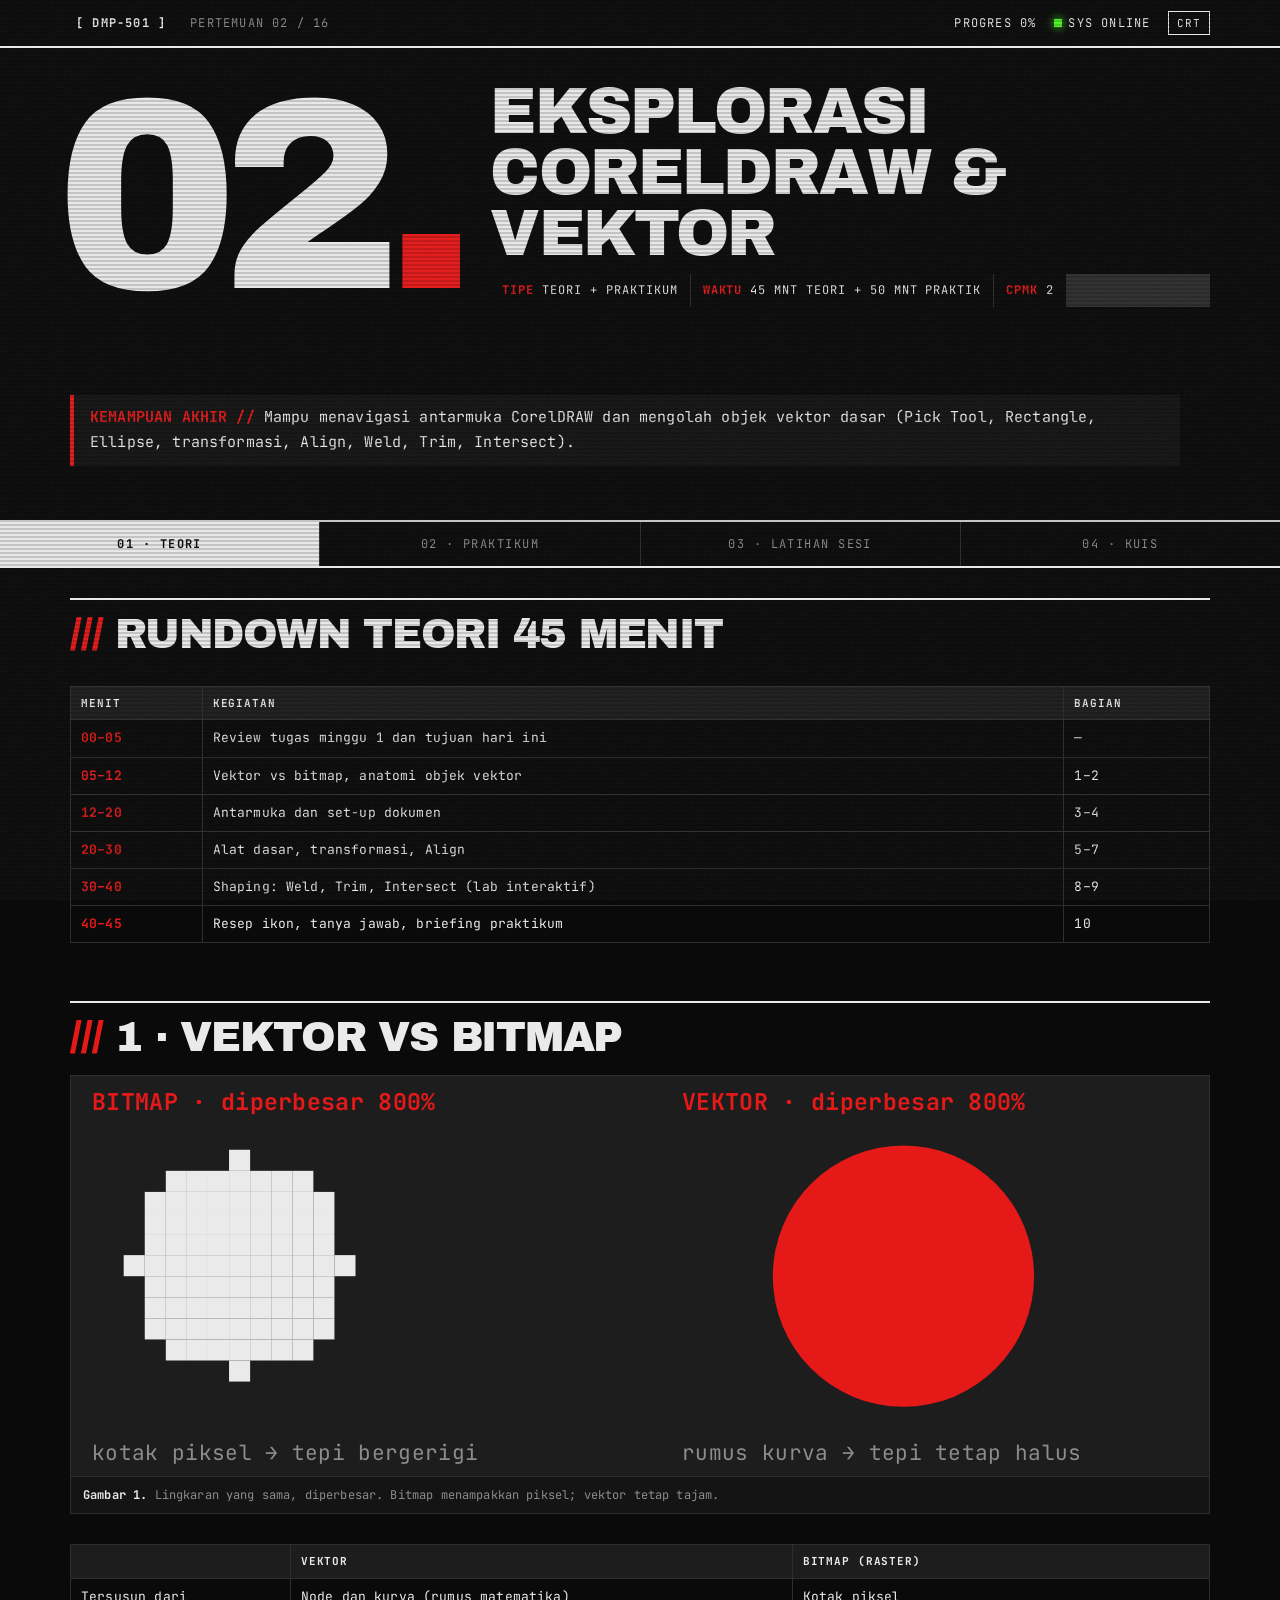
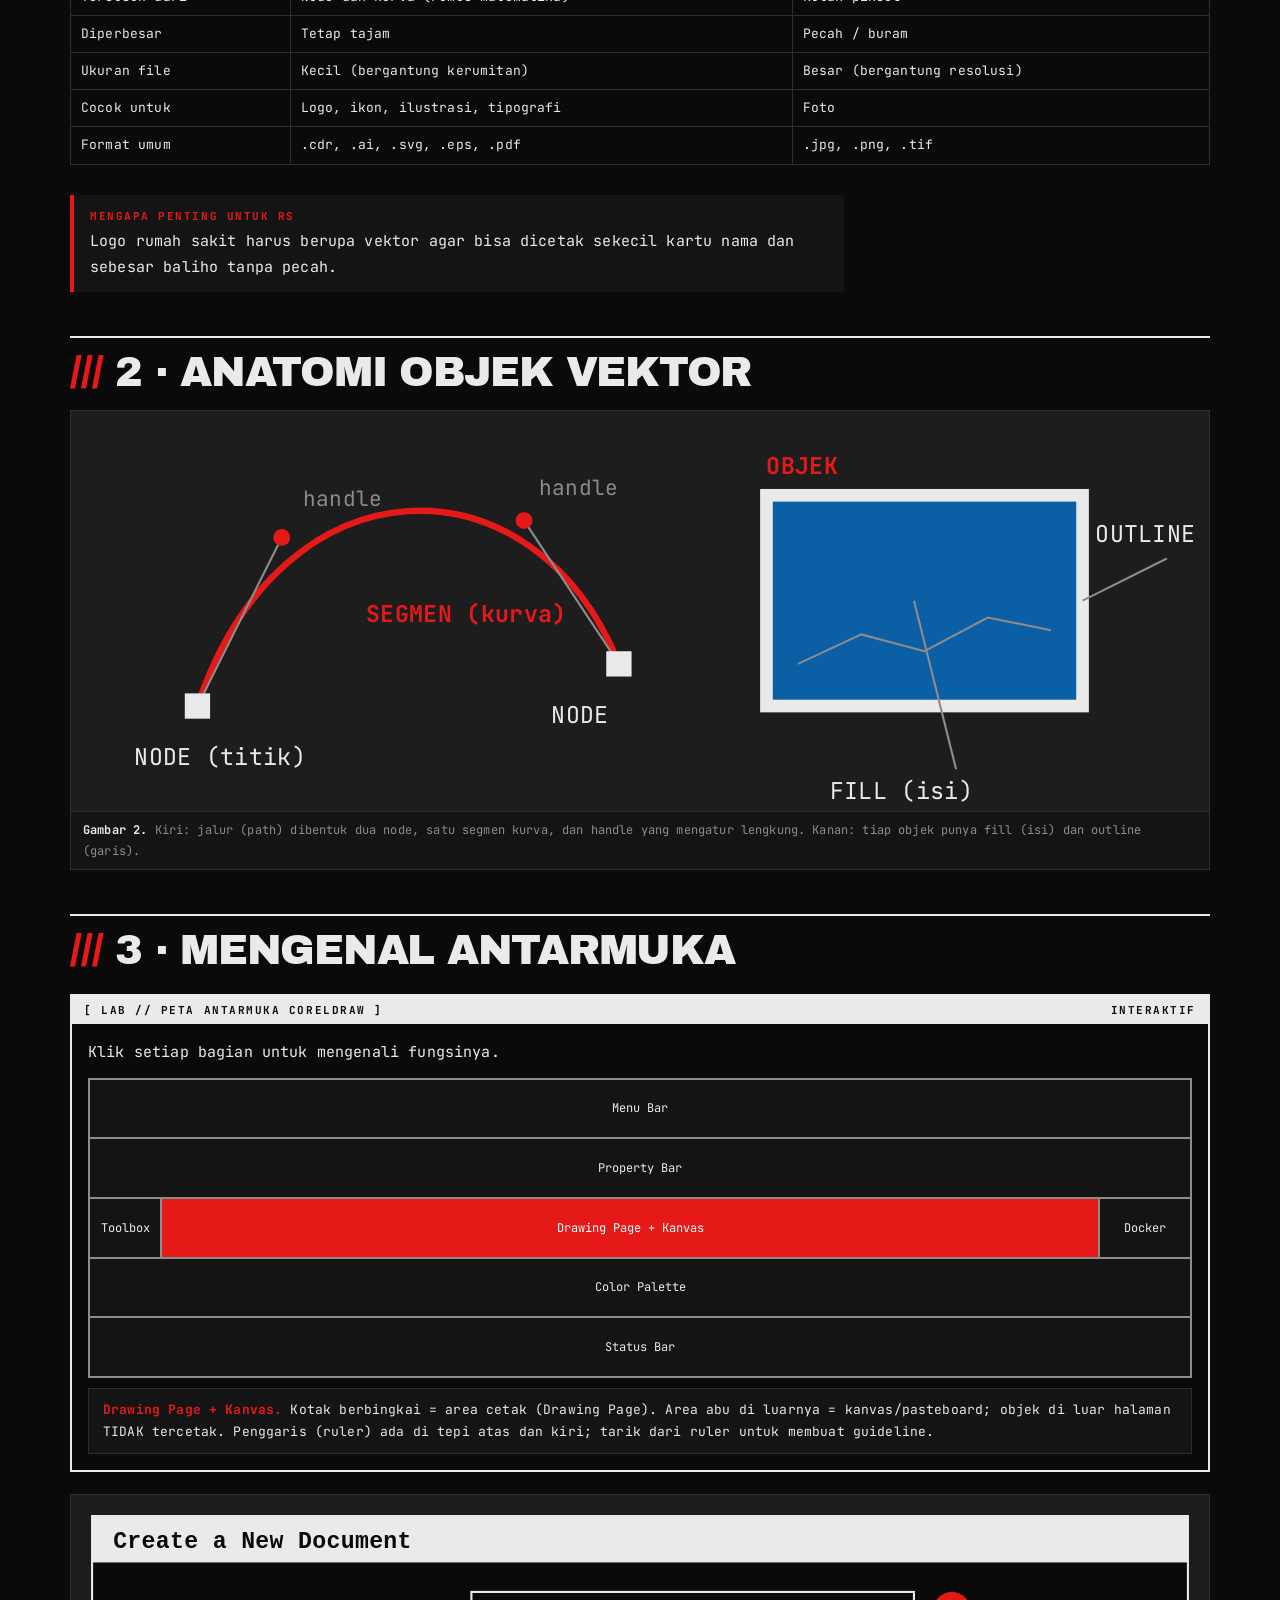
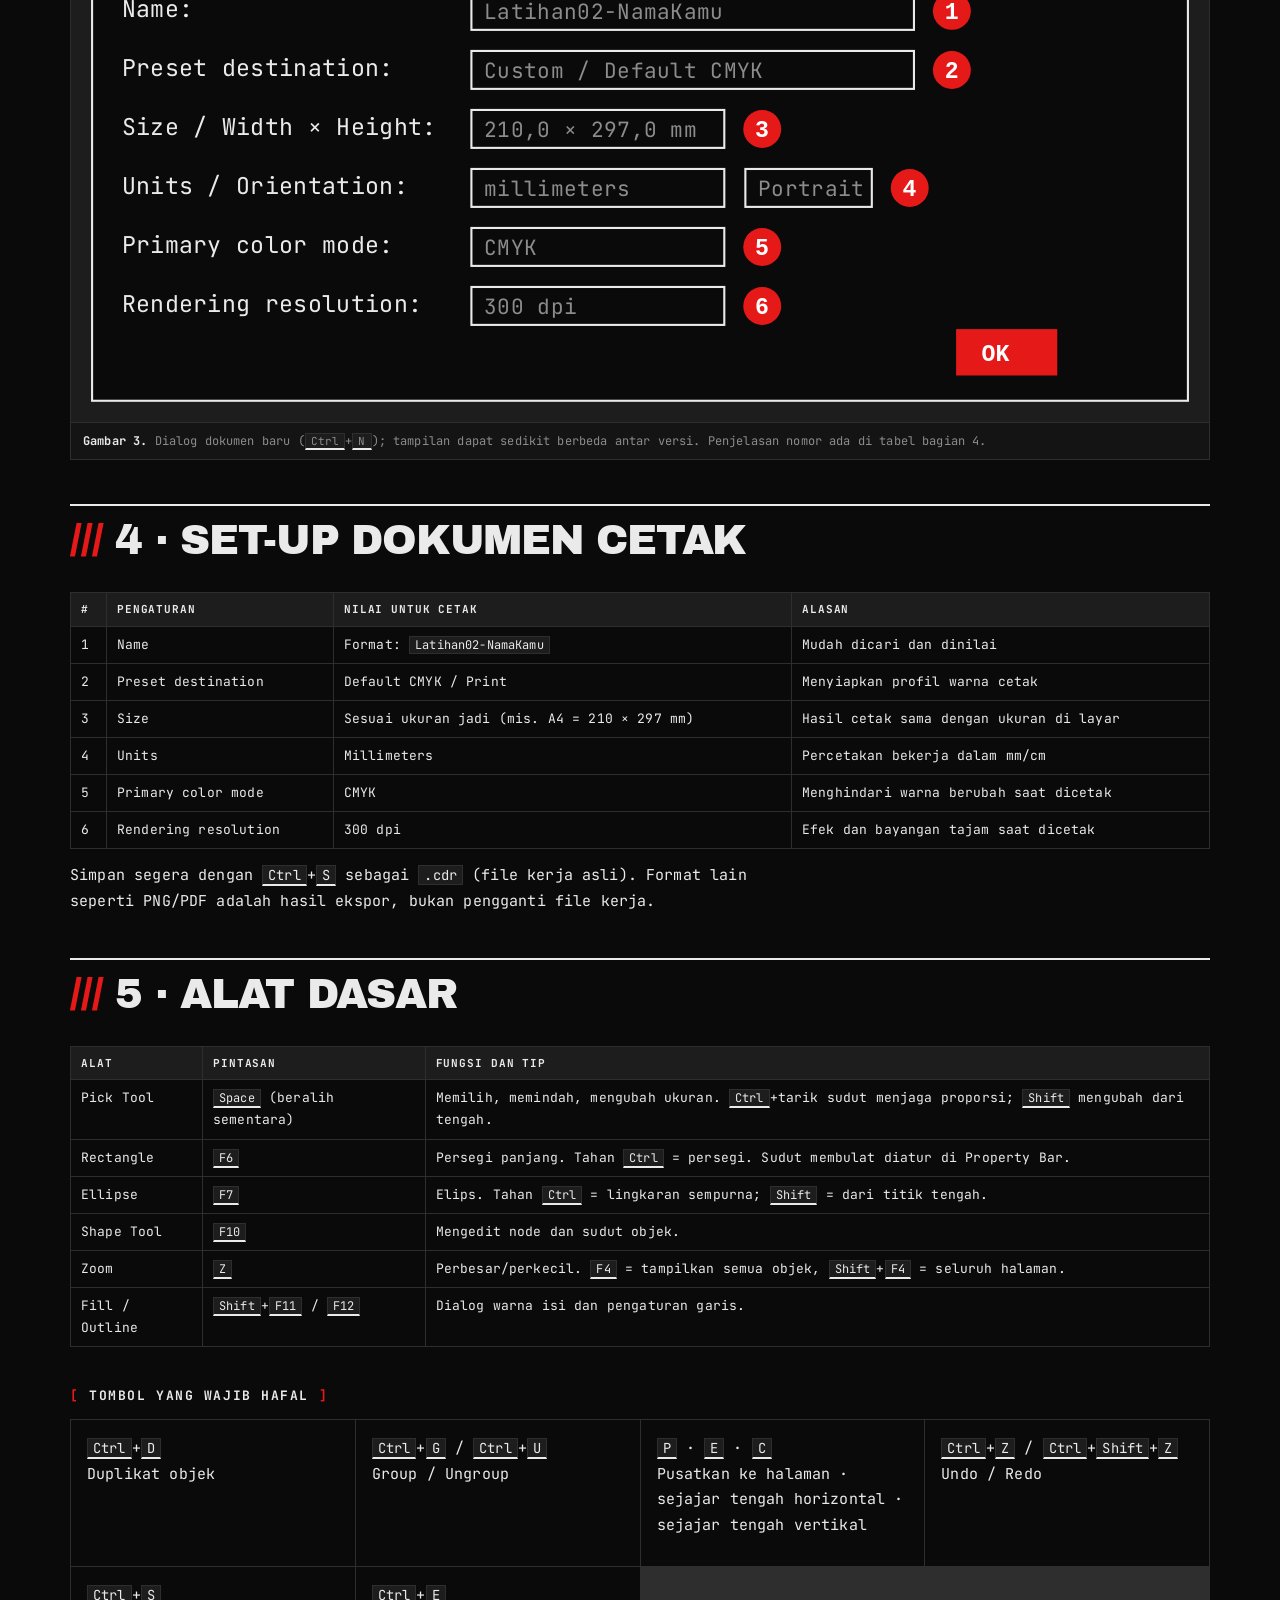
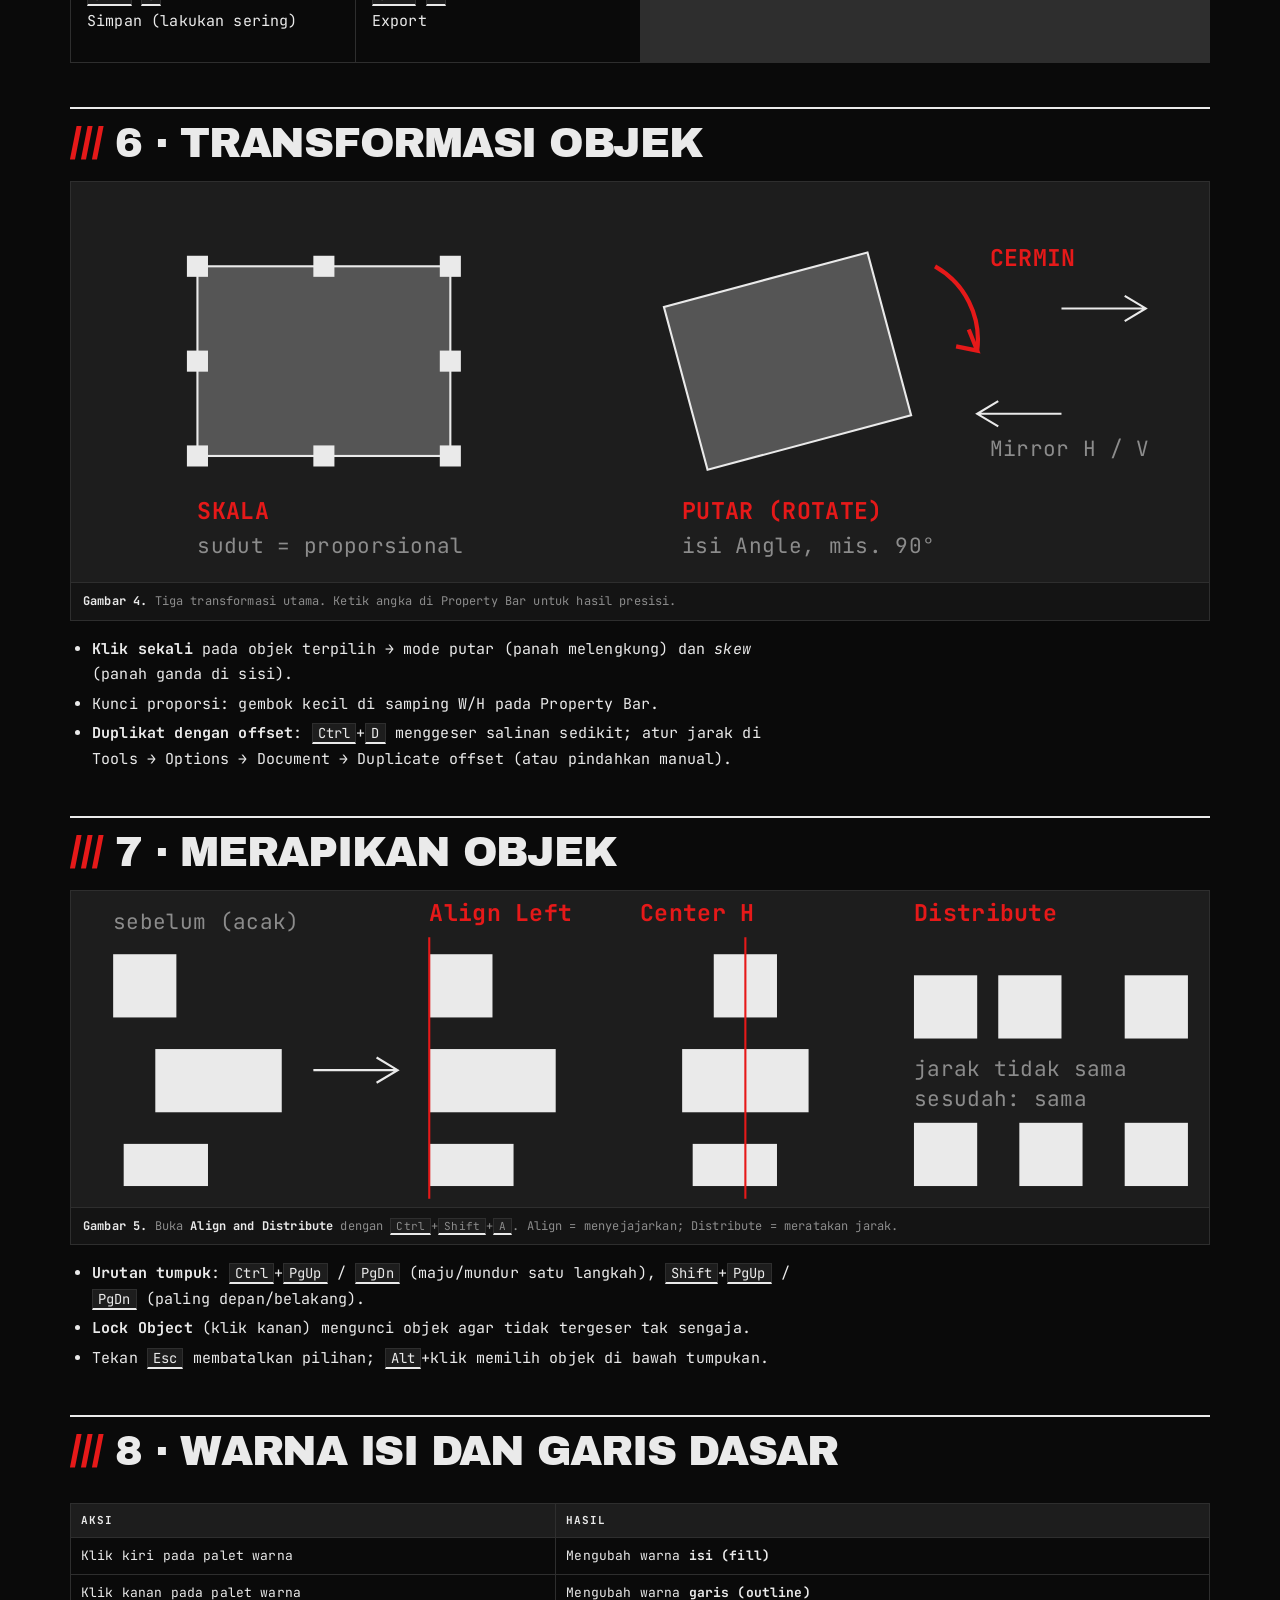
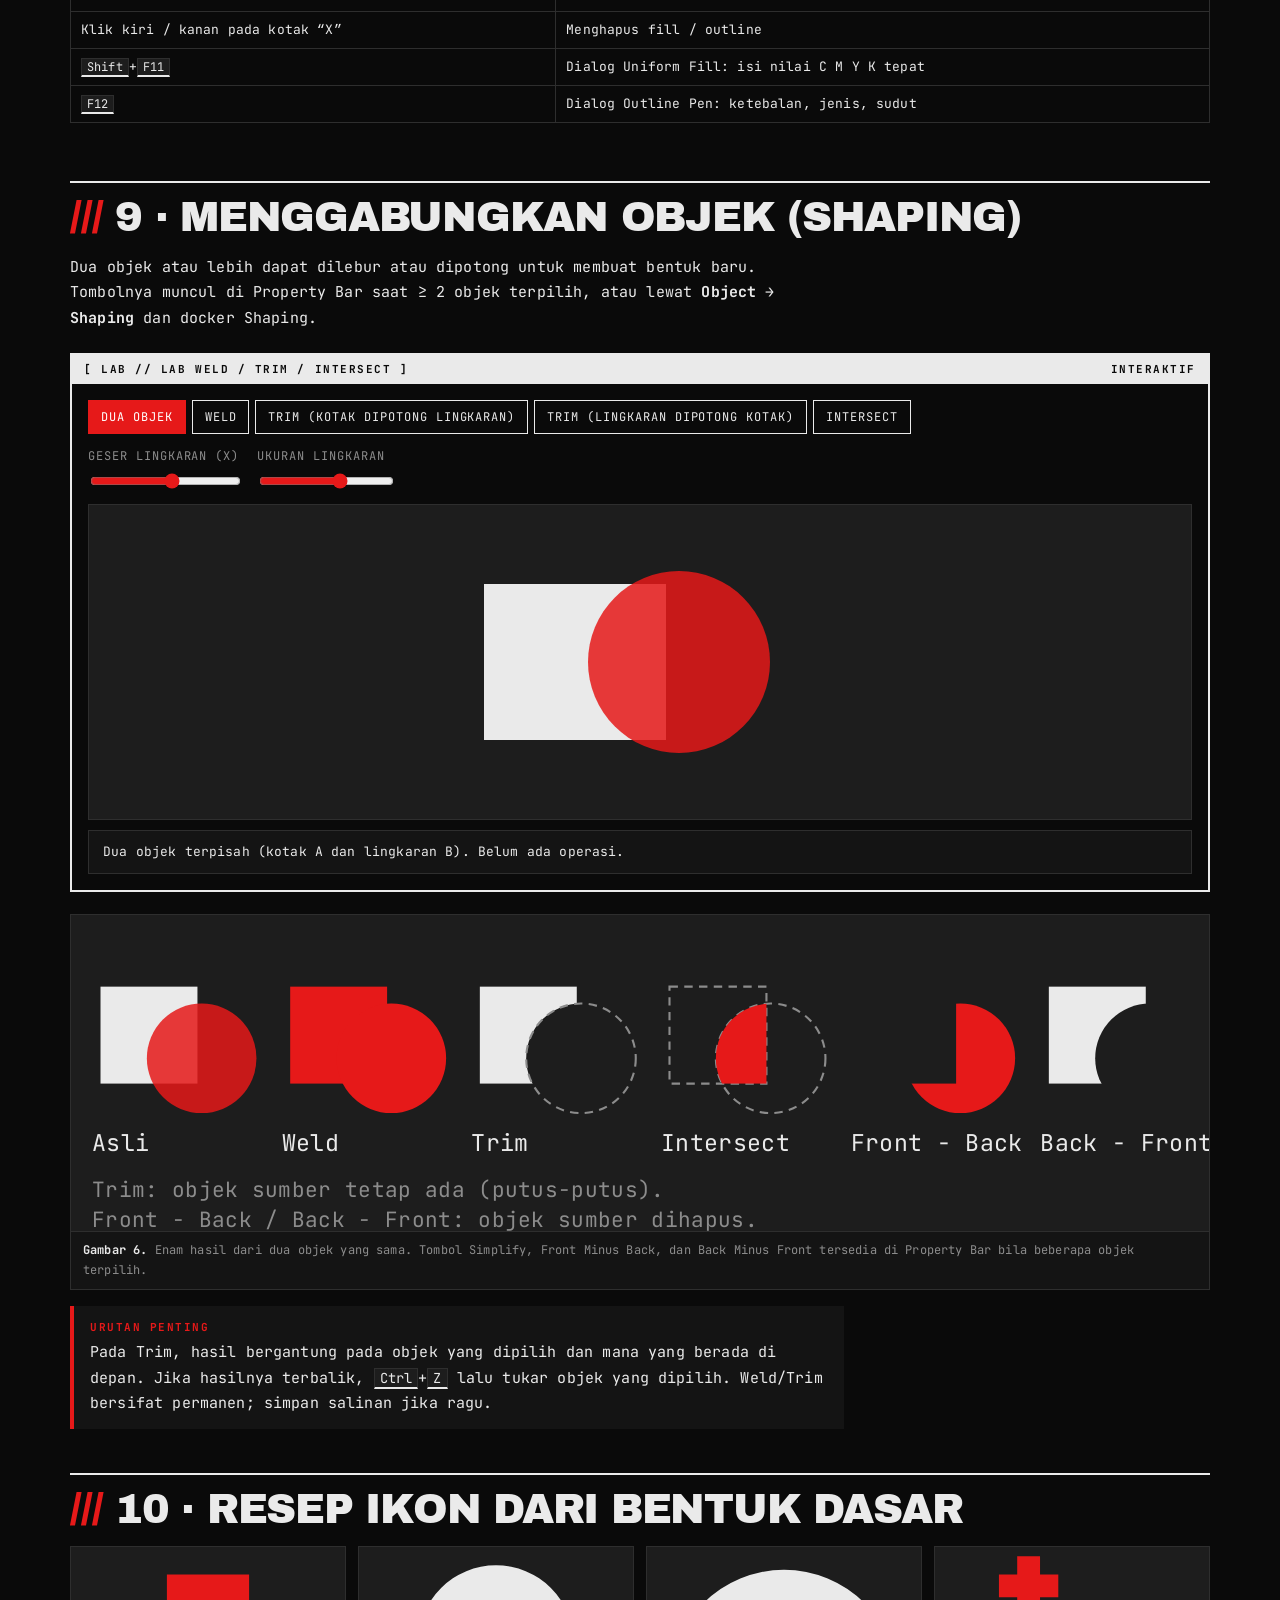
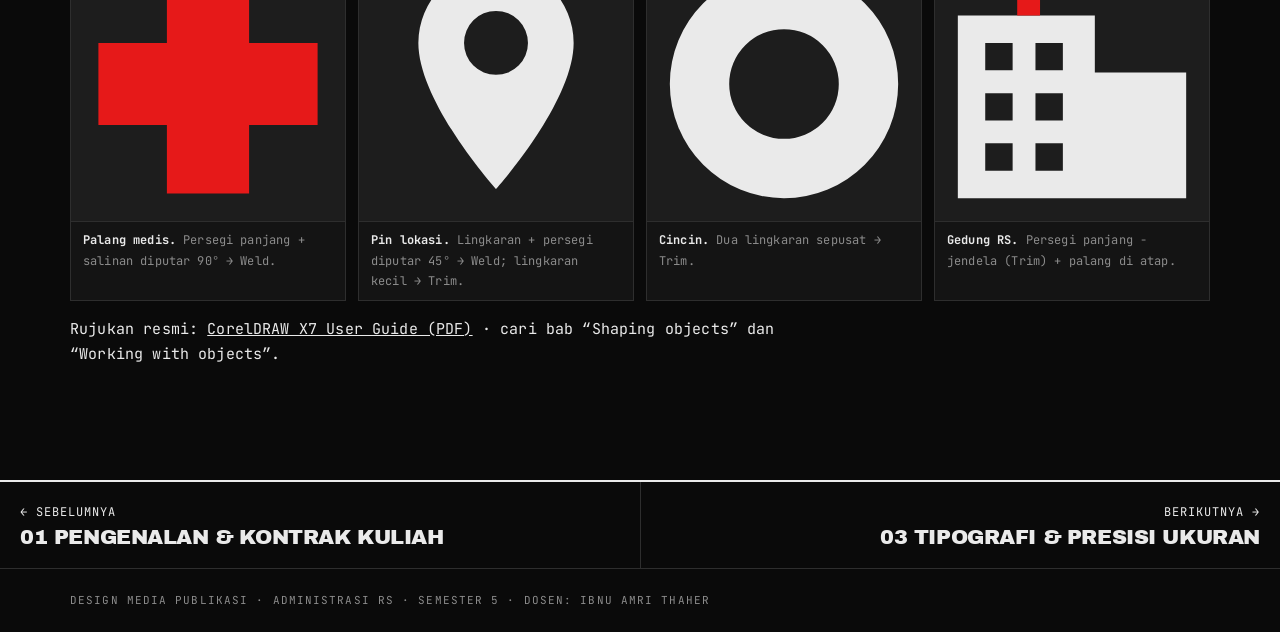
==== pertemuan-02.html @ b2e1004a "first commit" ====
<!doctype html>
<html lang="id">
<head>
<meta charset="utf-8">
<meta name="viewport" content="width=device-width,initial-scale=1">
<title>Pertemuan 02</title>
<link rel="stylesheet" href="assets/style.css">
<script src="assets/app.js" defer></script>
<script src="assets/widgets1.js" defer></script>
<script src="assets/widgets2.js" defer></script>
<script src="assets/widgets3.js" defer></script>
</head>
<body data-week="2" data-cpmk="2" data-goal="Mampu menavigasi antarmuka CorelDRAW dan mengolah objek vektor dasar (Pick Tool, Rectangle, Ellipse, transformasi, Align, Weld, Trim, Intersect).">
<main>

<section data-tab="Teori">
  <h2>Rundown teori 45 menit</h2>
  <div class="tscroll"><table class="agenda">
    <tr><th>Menit</th><th>Kegiatan</th><th>Bagian</th></tr>
    <tr><td>00–05</td><td>Review tugas minggu 1 dan tujuan hari ini</td><td>—</td></tr>
    <tr><td>05–12</td><td>Vektor vs bitmap, anatomi objek vektor</td><td>1–2</td></tr>
    <tr><td>12–20</td><td>Antarmuka dan set-up dokumen</td><td>3–4</td></tr>
    <tr><td>20–30</td><td>Alat dasar, transformasi, Align</td><td>5–7</td></tr>
    <tr><td>30–40</td><td>Shaping: Weld, Trim, Intersect (lab interaktif)</td><td>8–9</td></tr>
    <tr><td>40–45</td><td>Resep ikon, tanya jawab, briefing praktikum</td><td>10</td></tr>
  </table></div>

  <h2>1 · Vektor vs bitmap</h2>
  <figure class="fig"><svg viewBox="0 0 540 190">
    <text x="10" y="16" class="tr">BITMAP · diperbesar 800%</text>
    <g class="fg"><rect x="75" y="35" width="10" height="10"/><rect x="45" y="45" width="10" height="10"/><rect x="55" y="45" width="10" height="10"/><rect x="65" y="45" width="10" height="10"/><rect x="75" y="45" width="10" height="10"/><rect x="85" y="45" width="10" height="10"/><rect x="95" y="45" width="10" height="10"/><rect x="105" y="45" width="10" height="10"/><rect x="35" y="55" width="10" height="10"/><rect x="45" y="55" width="10" height="10"/><rect x="55" y="55" width="10" height="10"/><rect x="65" y="55" width="10" height="10"/><rect x="75" y="55" width="10" height="10"/><rect x="85" y="55" width="10" height="10"/><rect x="95" y="55" width="10" height="10"/><rect x="105" y="55" width="10" height="10"/><rect x="115" y="55" width="10" height="10"/><rect x="35" y="65" width="10" height="10"/><rect x="45" y="65" width="10" height="10"/><rect x="55" y="65" width="10" height="10"/><rect x="65" y="65" width="10" height="10"/><rect x="75" y="65" width="10" height="10"/><rect x="85" y="65" width="10" height="10"/><rect x="95" y="65" width="10" height="10"/><rect x="105" y="65" width="10" height="10"/><rect x="115" y="65" width="10" height="10"/><rect x="35" y="75" width="10" height="10"/><rect x="45" y="75" width="10" height="10"/><rect x="55" y="75" width="10" height="10"/><rect x="65" y="75" width="10" height="10"/><rect x="75" y="75" width="10" height="10"/><rect x="85" y="75" width="10" height="10"/><rect x="95" y="75" width="10" height="10"/><rect x="105" y="75" width="10" height="10"/><rect x="115" y="75" width="10" height="10"/><rect x="25" y="85" width="10" height="10"/><rect x="35" y="85" width="10" height="10"/><rect x="45" y="85" width="10" height="10"/><rect x="55" y="85" width="10" height="10"/><rect x="65" y="85" width="10" height="10"/><rect x="75" y="85" width="10" height="10"/><rect x="85" y="85" width="10" height="10"/><rect x="95" y="85" width="10" height="10"/><rect x="105" y="85" width="10" height="10"/><rect x="115" y="85" width="10" height="10"/><rect x="125" y="85" width="10" height="10"/><rect x="35" y="95" width="10" height="10"/><rect x="45" y="95" width="10" height="10"/><rect x="55" y="95" width="10" height="10"/><rect x="65" y="95" width="10" height="10"/><rect x="75" y="95" width="10" height="10"/><rect x="85" y="95" width="10" height="10"/><rect x="95" y="95" width="10" height="10"/><rect x="105" y="95" width="10" height="10"/><rect x="115" y="95" width="10" height="10"/><rect x="35" y="105" width="10" height="10"/><rect x="45" y="105" width="10" height="10"/><rect x="55" y="105" width="10" height="10"/><rect x="65" y="105" width="10" height="10"/><rect x="75" y="105" width="10" height="10"/><rect x="85" y="105" width="10" height="10"/><rect x="95" y="105" width="10" height="10"/><rect x="105" y="105" width="10" height="10"/><rect x="115" y="105" width="10" height="10"/><rect x="35" y="115" width="10" height="10"/><rect x="45" y="115" width="10" height="10"/><rect x="55" y="115" width="10" height="10"/><rect x="65" y="115" width="10" height="10"/><rect x="75" y="115" width="10" height="10"/><rect x="85" y="115" width="10" height="10"/><rect x="95" y="115" width="10" height="10"/><rect x="105" y="115" width="10" height="10"/><rect x="115" y="115" width="10" height="10"/><rect x="45" y="125" width="10" height="10"/><rect x="55" y="125" width="10" height="10"/><rect x="65" y="125" width="10" height="10"/><rect x="75" y="125" width="10" height="10"/><rect x="85" y="125" width="10" height="10"/><rect x="95" y="125" width="10" height="10"/><rect x="105" y="125" width="10" height="10"/><rect x="75" y="135" width="10" height="10"/></g>
    <text x="290" y="16" class="tr">VEKTOR · diperbesar 800%</text>
    <circle cx="395" cy="95" r="62" class="rd"/>
    <text x="10" y="182" class="tm">kotak piksel → tepi bergerigi</text><text x="290" y="182" class="tm">rumus kurva → tepi tetap halus</text>
  </svg><figcaption><b>Gambar 1.</b> Lingkaran yang sama, diperbesar. Bitmap menampakkan piksel; vektor tetap tajam.</figcaption></figure>
  <div class="tscroll"><table>
    <tr><th></th><th>Vektor</th><th>Bitmap (raster)</th></tr>
    <tr><td>Tersusun dari</td><td>Node dan kurva (rumus matematika)</td><td>Kotak piksel</td></tr>
    <tr><td>Diperbesar</td><td>Tetap tajam</td><td>Pecah / buram</td></tr>
    <tr><td>Ukuran file</td><td>Kecil (bergantung kerumitan)</td><td>Besar (bergantung resolusi)</td></tr>
    <tr><td>Cocok untuk</td><td>Logo, ikon, ilustrasi, tipografi</td><td>Foto</td></tr>
    <tr><td>Format umum</td><td>.cdr, .ai, .svg, .eps, .pdf</td><td>.jpg, .png, .tif</td></tr>
  </table></div>
  <div class="callout"><b class="t">Mengapa penting untuk RS</b>Logo rumah sakit harus berupa vektor agar bisa dicetak sekecil kartu nama dan sebesar baliho tanpa pecah.</div>

  <h2>2 · Anatomi objek vektor</h2>
  <figure class="fig"><svg viewBox="0 0 540 190">
    <path d="M60 140 C 100 20, 220 20, 260 120" class="sr" stroke-width="3"/>
    <line x1="60" y1="140" x2="100" y2="60" class="sd"/><line x1="260" y1="120" x2="215" y2="52" class="sd"/>
    <circle cx="100" cy="60" r="4" class="rd"/><circle cx="215" cy="52" r="4" class="rd"/>
    <rect x="54" y="134" width="12" height="12" class="fg"/><rect x="254" y="114" width="12" height="12" class="fg"/>
    <text x="30" y="168" class="tx">NODE (titik)</text><text x="228" y="148" class="tx">NODE</text>
    <text x="110" y="45" class="tm">handle</text><text x="222" y="40" class="tm">handle</text>
    <text x="140" y="100" class="tr">SEGMEN (kurva)</text>
    <rect x="330" y="40" width="150" height="100" style="fill:#0B5FA5;stroke:#EAEAEA;stroke-width:6"/>
    <text x="330" y="30" class="tr">OBJEK</text>
    <path d="M345 120l30-14 30 8 30-16 30 6" class="sd"/>
    <line x1="480" y1="90" x2="520" y2="70" class="sd"/><text x="486" y="62" class="tx">OUTLINE</text>
    <line x1="400" y1="90" x2="420" y2="170" class="sd"/><text x="360" y="184" class="tx">FILL (isi)</text>
  </svg><figcaption><b>Gambar 2.</b> Kiri: jalur (path) dibentuk dua node, satu segmen kurva, dan handle yang mengatur lengkung. Kanan: tiap objek punya fill (isi) dan outline (garis).</figcaption></figure>

  <h2>3 · Mengenal antarmuka</h2>
  <div class="widget" data-w="corelmap" data-title="PETA ANTARMUKA CORELDRAW"></div>
  <figure class="fig"><svg viewBox="0 0 540 250">
    <rect x="10" y="10" width="520" height="230" class="bk" style="stroke:#EAEAEA"/>
    <rect x="10" y="10" width="520" height="22" class="fg"/><text x="20" y="25" style="font:700 11px monospace;fill:#0A0A0A">Create a New Document</text>
    <g class="tx"><text x="24" y="58">Name:</text><rect x="190" y="46" width="210" height="18" class="sk"/><text x="196" y="59" class="tm">Latihan02-NamaKamu</text>
    <text x="24" y="86">Preset destination:</text><rect x="190" y="74" width="210" height="18" class="sk"/><text x="196" y="87" class="tm">Custom / Default CMYK</text>
    <text x="24" y="114">Size / Width × Height:</text><rect x="190" y="102" width="120" height="18" class="sk"/><text x="196" y="115" class="tm">210,0 × 297,0 mm</text>
    <text x="24" y="142">Units / Orientation:</text><rect x="190" y="130" width="120" height="18" class="sk"/><text x="196" y="143" class="tm">millimeters</text><rect x="320" y="130" width="60" height="18" class="sk"/><text x="326" y="143" class="tm">Portrait</text>
    <text x="24" y="170">Primary color mode:</text><rect x="190" y="158" width="120" height="18" class="sk"/><text x="196" y="171" class="tm">CMYK</text>
    <text x="24" y="198">Rendering resolution:</text><rect x="190" y="186" width="120" height="18" class="sk"/><text x="196" y="199" class="tm">300 dpi</text></g>
    <rect x="420" y="206" width="48" height="22" class="rd"/><text x="432" y="221" style="font:700 11px monospace;fill:#fff">OK</text>
    <g class="rd"><circle cx="418" cy="55" r="9"/><circle cx="418" cy="83" r="9"/><circle cx="328" cy="111" r="9"/><circle cx="398" cy="139" r="9"/><circle cx="328" cy="167" r="9"/><circle cx="328" cy="195" r="9"/></g>
    <g style="font:700 11px monospace;fill:#fff" text-anchor="middle"><text x="418" y="59">1</text><text x="418" y="87">2</text><text x="328" y="115">3</text><text x="398" y="143">4</text><text x="328" y="171">5</text><text x="328" y="199">6</text></g>
  </svg><figcaption><b>Gambar 3.</b> Dialog dokumen baru (<kbd>Ctrl</kbd>+<kbd>N</kbd>); tampilan dapat sedikit berbeda antar versi. Penjelasan nomor ada di tabel bagian 4.</figcaption></figure>

  <h2>4 · Set-up dokumen cetak</h2>
  <div class="tscroll"><table>
    <tr><th>#</th><th>Pengaturan</th><th>Nilai untuk cetak</th><th>Alasan</th></tr>
    <tr><td>1</td><td>Name</td><td>Format: <code>Latihan02-NamaKamu</code></td><td>Mudah dicari dan dinilai</td></tr>
    <tr><td>2</td><td>Preset destination</td><td>Default CMYK / Print</td><td>Menyiapkan profil warna cetak</td></tr>
    <tr><td>3</td><td>Size</td><td>Sesuai ukuran jadi (mis. A4 = 210 × 297 mm)</td><td>Hasil cetak sama dengan ukuran di layar</td></tr>
    <tr><td>4</td><td>Units</td><td>Millimeters</td><td>Percetakan bekerja dalam mm/cm</td></tr>
    <tr><td>5</td><td>Primary color mode</td><td>CMYK</td><td>Menghindari warna berubah saat dicetak</td></tr>
    <tr><td>6</td><td>Rendering resolution</td><td>300 dpi</td><td>Efek dan bayangan tajam saat dicetak</td></tr>
  </table></div>
  <p>Simpan segera dengan <kbd>Ctrl</kbd>+<kbd>S</kbd> sebagai <code>.cdr</code> (file kerja asli). Format lain seperti PNG/PDF adalah hasil ekspor, bukan pengganti file kerja.</p>

  <h2>5 · Alat dasar</h2>
  <div class="tscroll"><table>
    <tr><th>Alat</th><th>Pintasan</th><th>Fungsi dan tip</th></tr>
    <tr><td>Pick Tool</td><td><kbd>Space</kbd> (beralih sementara)</td><td>Memilih, memindah, mengubah ukuran. <kbd>Ctrl</kbd>+tarik sudut menjaga proporsi; <kbd>Shift</kbd> mengubah dari tengah.</td></tr>
    <tr><td>Rectangle</td><td><kbd>F6</kbd></td><td>Persegi panjang. Tahan <kbd>Ctrl</kbd> = persegi. Sudut membulat diatur di Property Bar.</td></tr>
    <tr><td>Ellipse</td><td><kbd>F7</kbd></td><td>Elips. Tahan <kbd>Ctrl</kbd> = lingkaran sempurna; <kbd>Shift</kbd> = dari titik tengah.</td></tr>
    <tr><td>Shape Tool</td><td><kbd>F10</kbd></td><td>Mengedit node dan sudut objek.</td></tr>
    <tr><td>Zoom</td><td><kbd>Z</kbd></td><td>Perbesar/perkecil. <kbd>F4</kbd> = tampilkan semua objek, <kbd>Shift</kbd>+<kbd>F4</kbd> = seluruh halaman.</td></tr>
    <tr><td>Fill / Outline</td><td><kbd>Shift</kbd>+<kbd>F11</kbd> / <kbd>F12</kbd></td><td>Dialog warna isi dan pengaturan garis.</td></tr>
  </table></div>
  <h3>Tombol yang wajib hafal</h3>
  <div class="grid">
    <div><kbd>Ctrl</kbd>+<kbd>D</kbd><p>Duplikat objek</p></div>
    <div><kbd>Ctrl</kbd>+<kbd>G</kbd> / <kbd>Ctrl</kbd>+<kbd>U</kbd><p>Group / Ungroup</p></div>
    <div><kbd>P</kbd> · <kbd>E</kbd> · <kbd>C</kbd><p>Pusatkan ke halaman · sejajar tengah horizontal · sejajar tengah vertikal</p></div>
    <div><kbd>Ctrl</kbd>+<kbd>Z</kbd> / <kbd>Ctrl</kbd>+<kbd>Shift</kbd>+<kbd>Z</kbd><p>Undo / Redo</p></div>
    <div><kbd>Ctrl</kbd>+<kbd>S</kbd><p>Simpan (lakukan sering)</p></div>
    <div><kbd>Ctrl</kbd>+<kbd>E</kbd><p>Export</p></div>
  </div>

  <h2>6 · Transformasi objek</h2>
  <figure class="fig"><svg viewBox="0 0 540 190">
    <rect x="60" y="40" width="120" height="90" style="fill:#555;stroke:#EAEAEA"/>
    <g class="fg"><rect x="55" y="35" width="10" height="10"/><rect x="115" y="35" width="10" height="10"/><rect x="175" y="35" width="10" height="10"/><rect x="55" y="80" width="10" height="10"/><rect x="175" y="80" width="10" height="10"/><rect x="55" y="125" width="10" height="10"/><rect x="115" y="125" width="10" height="10"/><rect x="175" y="125" width="10" height="10"/></g>
    <text x="60" y="160" class="tr">SKALA</text><text x="60" y="176" class="tm">sudut = proporsional</text>
    <rect x="290" y="45" width="100" height="80" style="fill:#555;stroke:#EAEAEA" transform="rotate(-15 340 85)"/>
    <path d="M410 40a40 40 0 0 1 20 40" class="sr" stroke-width="2"/><path d="M426 70l4 10-10-2" class="sr" stroke-width="2"/>
    <text x="290" y="160" class="tr">PUTAR (ROTATE)</text><text x="290" y="176" class="tm">isi Angle, mis. 90°</text>
    <path d="M470 60h40m-10-6l10 6-10 6M470 110h-40m10-6l-10 6 10 6" class="sk"/>
    <text x="436" y="40" class="tr">CERMIN</text><text x="436" y="130" class="tm">Mirror H / V</text>
  </svg><figcaption><b>Gambar 4.</b> Tiga transformasi utama. Ketik angka di Property Bar untuk hasil presisi.</figcaption></figure>
  <ul><li><b>Klik sekali</b> pada objek terpilih → mode putar (panah melengkung) dan <i>skew</i> (panah ganda di sisi).</li><li>Kunci proporsi: gembok kecil di samping W/H pada Property Bar.</li><li><b>Duplikat dengan offset</b>: <kbd>Ctrl</kbd>+<kbd>D</kbd> menggeser salinan sedikit; atur jarak di Tools → Options → Document → Duplicate offset (atau pindahkan manual).</li></ul>

  <h2>7 · Merapikan objek</h2>
  <figure class="fig"><svg viewBox="0 0 540 150">
    <g class="fg"><rect x="20" y="30" width="30" height="30"/><rect x="40" y="75" width="60" height="30"/><rect x="25" y="120" width="40" height="20"/></g><text x="20" y="18" class="tm">sebelum (acak)</text>
    <path d="M115 85h40m-10-6l10 6-10 6" class="sk"/>
    <g class="fg"><rect x="170" y="30" width="30" height="30"/><rect x="170" y="75" width="60" height="30"/><rect x="170" y="120" width="40" height="20"/></g><line x1="170" y1="22" x2="170" y2="146" class="sr"/><text x="170" y="14" class="tr">Align Left</text>
    <g class="fg"><rect x="305" y="30" width="30" height="30"/><rect x="290" y="75" width="60" height="30"/><rect x="295" y="120" width="40" height="20"/></g><line x1="320" y1="22" x2="320" y2="146" class="sr"/><text x="270" y="14" class="tr">Center H</text>
    <g class="fg"><rect x="400" y="40" width="30" height="30"/><rect x="440" y="40" width="30" height="30"/><rect x="500" y="40" width="30" height="30"/></g><text x="400" y="14" class="tr">Distribute</text><text x="400" y="88" class="tm">jarak tidak sama</text>
    <g class="fg"><rect x="400" y="110" width="30" height="30"/><rect x="450" y="110" width="30" height="30"/><rect x="500" y="110" width="30" height="30"/></g><text x="400" y="102" class="tm">sesudah: sama</text>
  </svg><figcaption><b>Gambar 5.</b> Buka <b>Align and Distribute</b> dengan <kbd>Ctrl</kbd>+<kbd>Shift</kbd>+<kbd>A</kbd>. Align = menyejajarkan; Distribute = meratakan jarak.</figcaption></figure>
  <ul><li><b>Urutan tumpuk</b>: <kbd>Ctrl</kbd>+<kbd>PgUp</kbd> / <kbd>PgDn</kbd> (maju/mundur satu langkah), <kbd>Shift</kbd>+<kbd>PgUp</kbd> / <kbd>PgDn</kbd> (paling depan/belakang).</li><li><b>Lock Object</b> (klik kanan) mengunci objek agar tidak tergeser tak sengaja.</li><li>Tekan <kbd>Esc</kbd> membatalkan pilihan; <kbd>Alt</kbd>+klik memilih objek di bawah tumpukan.</li></ul>

  <h2>8 · Warna isi dan garis dasar</h2>
  <div class="tscroll"><table>
    <tr><th>Aksi</th><th>Hasil</th></tr>
    <tr><td>Klik kiri pada palet warna</td><td>Mengubah warna <b>isi (fill)</b></td></tr>
    <tr><td>Klik kanan pada palet warna</td><td>Mengubah warna <b>garis (outline)</b></td></tr>
    <tr><td>Klik kiri / kanan pada kotak “X”</td><td>Menghapus fill / outline</td></tr>
    <tr><td><kbd>Shift</kbd>+<kbd>F11</kbd></td><td>Dialog Uniform Fill: isi nilai C M Y K tepat</td></tr>
    <tr><td><kbd>F12</kbd></td><td>Dialog Outline Pen: ketebalan, jenis, sudut</td></tr>
  </table></div>

  <h2>9 · Menggabungkan objek (Shaping)</h2>
  <p>Dua objek atau lebih dapat dilebur atau dipotong untuk membuat bentuk baru. Tombolnya muncul di Property Bar saat ≥ 2 objek terpilih, atau lewat <b>Object → Shaping</b> dan docker Shaping.</p>
  <div class="widget" data-w="shapelab" data-title="LAB WELD / TRIM / INTERSECT"></div>
  <figure class="fig"><svg viewBox="0 0 540 150">
    <defs>
      <mask id="mA"><rect x="-10" y="-10" width="120" height="110" fill="#fff"/><circle cx="62" cy="48" r="26" fill="#000"/></mask>
      <mask id="mB"><rect x="-10" y="-10" width="120" height="110" fill="#fff"/><rect x="14" y="14" width="46" height="46" fill="#000"/></mask>
      <clipPath id="cB"><circle cx="62" cy="48" r="26"/></clipPath>
    </defs>
    <g transform="translate(0 20)"><rect x="14" y="14" width="46" height="46" class="fg"/><circle cx="62" cy="48" r="26" class="rd" style="fill-opacity:.85"/><text x="10" y="92" class="tx">Asli</text></g>
    <g transform="translate(90 20)"><rect x="14" y="14" width="46" height="46" class="rd"/><circle cx="62" cy="48" r="26" class="rd"/><text x="10" y="92" class="tx">Weld</text></g>
    <g transform="translate(180 20)"><rect x="14" y="14" width="46" height="46" class="fg" mask="url(#mA)"/><circle cx="62" cy="48" r="26" class="sd" stroke-dasharray="4 3"/><text x="10" y="92" class="tx">Trim</text></g>
    <g transform="translate(270 20)"><rect x="14" y="14" width="46" height="46" class="sd" stroke-dasharray="4 3"/><circle cx="62" cy="48" r="26" class="sd" stroke-dasharray="4 3"/><rect x="14" y="14" width="46" height="46" class="rd" clip-path="url(#cB)"/><text x="10" y="92" class="tx">Intersect</text></g>
    <g transform="translate(360 20)"><circle cx="62" cy="48" r="26" class="rd" mask="url(#mB)"/><text x="10" y="92" class="tx">Front − Back</text></g>
    <g transform="translate(450 20)"><rect x="14" y="14" width="46" height="46" class="fg" mask="url(#mA)"/><text x="10" y="92" class="tx">Back − Front</text></g>
    <text x="10" y="134" class="tm">Trim: objek sumber tetap ada (putus-putus).</text><text x="10" y="148" class="tm">Front − Back / Back − Front: objek sumber dihapus.</text>
  </svg><figcaption><b>Gambar 6.</b> Enam hasil dari dua objek yang sama. Tombol Simplify, Front Minus Back, dan Back Minus Front tersedia di Property Bar bila beberapa objek terpilih.</figcaption></figure>
  <div class="callout"><b class="t">Urutan penting</b>Pada Trim, hasil bergantung pada objek yang dipilih dan mana yang berada di depan. Jika hasilnya terbalik, <kbd>Ctrl</kbd>+<kbd>Z</kbd> lalu tukar objek yang dipilih. Weld/Trim bersifat permanen; simpan salinan jika ragu.</div>

  <h2>10 · Resep ikon dari bentuk dasar</h2>
  <div class="figs">
    <figure class="fig"><svg viewBox="0 0 120 120"><path d="M42 12h36v30h30v36H78v30H42V78H12V42h30z" class="rd"/></svg><figcaption><b>Palang medis.</b> Persegi panjang + salinan diputar 90° → Weld.</figcaption></figure>
    <figure class="fig"><svg viewBox="0 0 120 120"><path fill-rule="evenodd" d="M60 8a34 34 0 0 0-34 34c0 26 34 64 34 64s34-38 34-64A34 34 0 0 0 60 8zm0 20a14 14 0 1 1 0 28 14 14 0 0 1 0-28z" class="fg"/></svg><figcaption><b>Pin lokasi.</b> Lingkaran + persegi diputar 45° → Weld; lingkaran kecil → Trim.</figcaption></figure>
    <figure class="fig"><svg viewBox="0 0 120 120"><path fill-rule="evenodd" d="M60 10a50 50 0 1 0 0 100 50 50 0 0 0 0-100zm0 26a24 24 0 1 1 0 48 24 24 0 0 1 0-48z" class="fg"/></svg><figcaption><b>Cincin.</b> Dua lingkaran sepusat → Trim.</figcaption></figure>
    <figure class="fig"><svg viewBox="0 0 120 120"><path fill-rule="evenodd" d="M10 110V30h60v80zm0 0M70 110V55h40v55zM22 42h12v12H22zm22 0h12v12H44zM22 64h12v12H22zm22 0h12v12H44zM22 86h12v12H22zm22 0h12v12H44z" class="fg"/><path d="M36 4h10v8h8v10h-8v8H36v-8h-8V12h8z" class="rd"/></svg><figcaption><b>Gedung RS.</b> Persegi panjang − jendela (Trim) + palang di atap.</figcaption></figure>
  </div>
  <p class="refs">Rujukan resmi: <a href="https://product.corel.com/help/CorelDRAW/540229932/Main/EN/User-Guide/CorelDRAW-X7.pdf" target="_blank" rel="noopener">CorelDRAW X7 User Guide (PDF)</a> · cari bab “Shaping objects” dan “Working with objects”.</p>
</section>

<section data-tab="Praktikum">
  <h2>Rundown praktikum 50 menit</h2>
  <div class="tscroll"><table class="agenda">
    <tr><th>Menit</th><th>Kegiatan</th><th>Hasil yang diperiksa dosen</th></tr>
    <tr><td>00–08</td><td>A · Set-up dokumen</td><td>Dialog & penggaris benar</td></tr>
    <tr><td>08–20</td><td>B · Ikon palang medis</td><td>Satu objek merah 60×60 mm di tengah</td></tr>
    <tr><td>20–32</td><td>C · Pin lokasi dan cincin</td><td>Pin berlubang rapi</td></tr>
    <tr><td>32–45</td><td>D · Gedung RS</td><td>Jendela sejajar dan merata</td></tr>
    <tr><td>45–50</td><td>E · Simpan dan ekspor</td><td>File .cdr dan PNG terkumpul</td></tr>
  </table></div>
  <div class="callout"><b class="t">Aturan lab</b>Simpan setiap 5 menit. Menu dapat berbeda sedikit antar versi CorelDRAW. Centang tiap langkah setelah selesai; progresmu tersimpan di browser ini.</div>

  <h2>A · Set-up dokumen cetak</h2>
  <ol class="steps">
    <li>Jalankan CorelDRAW → <b>File → New</b> (<kbd>Ctrl</kbd>+<kbd>N</kbd>).</li>
    <li>Isi <b>Name</b>: <code>Latihan02-NamaKamu</code>. Pilih <b>Primary color mode: CMYK</b>, <b>Rendering resolution: 300 dpi</b>.</li>
    <li>Atur <b>Width 210 mm, Height 297 mm (A4)</b>, satuan <b>millimeters</b>. Klik OK.</li>
    <li>Simpan segera: <kbd>Ctrl</kbd>+<kbd>S</kbd> sebagai <code>.cdr</code>.</li>
    <li>Munculkan penggaris: <b>View → Rulers</b>. Pastikan satuan di Property Bar adalah <code>mm</code>.</li>
  </ol>
  <div class="callout w"><b class="t">Checkpoint A</b>Property Bar menampilkan 210 × 297 mm, penggaris tampil, nama file benar. Panggil dosen bila belum.</div>

  <h2>B · Ikon palang medis</h2>
  <figure class="fig"><svg viewBox="0 0 640 150">
    <g transform="translate(0 0)"><text x="10" y="16" class="tr">B1 · F6</text><rect x="25" y="50" width="100" height="34" class="fg"/><text x="25" y="108" class="tm">W 60 mm · H 20 mm</text><text x="25" y="124" class="tm">Ketik di Property Bar</text></g>
    <g transform="translate(160 0)"><text x="10" y="16" class="tr">B2 · Ctrl+D, putar</text><rect x="20" y="58" width="100" height="34" class="fg"/><rect x="53" y="25" width="34" height="100" class="dm" style="fill-opacity:.8"/><text x="20" y="140" class="tm">Angle of rotation = 90</text></g>
    <g transform="translate(320 0)"><text x="10" y="16" class="tr">B3 · Weld</text><path d="M53 25h34v33h33v34H87v33H53V92H20V58h33z" class="rd"/><text x="20" y="140" class="tm">menjadi satu objek</text></g>
    <g transform="translate(480 0)"><text x="10" y="16" class="tr">B4 · Tekan P</text><rect x="18" y="30" width="110" height="100" class="sk"/><path d="M60 55h26v22h22v26H86v22H60v-22H38V77h22z" class="rd" transform="translate(-4 -6) scale(.95)"/><text x="18" y="144" class="tm">di tengah halaman</text></g>
  </svg><figcaption><b>Gambar 7.</b> Empat tahap membuat palang medis.</figcaption></figure>
  <ol class="steps">
    <li>Tekan <kbd>F6</kbd>, gambar persegi panjang di halaman.</li>
    <li>Pick Tool: ketik di Property Bar <b>W = 60 mm, H = 20 mm</b>, Enter.</li>
    <li>Tekan <kbd>P</kbd> untuk memusatkan ke halaman.</li>
    <li><kbd>Ctrl</kbd>+<kbd>D</kbd> menduplikat, lalu isi <b>Angle of rotation = 90</b> di Property Bar. Tekan <kbd>P</kbd> lagi bila bergeser.</li>
    <li>Pilih keduanya (<kbd>Ctrl</kbd>+<kbd>A</kbd>) → klik tombol <b>Weld</b> di Property Bar.</li>
    <li>Isi warna merah (C0 M100 Y100 K0 lewat <kbd>Shift</kbd>+<kbd>F11</kbd>). Klik kanan <b>X</b> pada palet untuk menghapus outline.</li>
  </ol>
  <div class="callout w"><b class="t">Checkpoint B</b>Satu objek (bukan dua) berbentuk palang, status bar menampilkan “Curve on Layer 1”, ukuran 60 × 60 mm, posisi tengah.</div>

  <h2>C · Pin lokasi dan cincin</h2>
  <figure class="fig"><svg viewBox="0 0 640 150">
    <g><text x="10" y="16" class="tr">C1 · Lingkaran</text><circle cx="80" cy="76" r="40" class="fg"/></g>
    <g transform="translate(160 0)"><text x="10" y="16" class="tr">C2 · Putar 45°</text><circle cx="80" cy="70" r="40" class="dm" style="fill-opacity:.7"/><path d="M80 78l24 24-24 24-24-24z" class="fg" style="fill-opacity:.9"/></g>
    <g transform="translate(320 0)"><text x="10" y="16" class="tr">C3 · Weld</text><path d="M80 30a40 40 0 0 1 28 68l-28 32-28-32A40 40 0 0 1 80 30z" class="fg"/></g>
    <g transform="translate(480 0)"><text x="10" y="16" class="tr">C4 · Trim</text><path fill-rule="evenodd" d="M80 30a40 40 0 0 1 28 68l-28 32-28-32A40 40 0 0 1 80 30zm0 22a14 14 0 1 0 0 28 14 14 0 0 0 0-28z" class="fg"/></g>
  </svg><figcaption><b>Gambar 8.</b> Pin lokasi: lingkaran + diamond → Weld → lubang dengan Trim.</figcaption></figure>
  <ol class="steps">
    <li>Gambar lingkaran 40 × 40 mm (<kbd>F7</kbd> + <kbd>Ctrl</kbd>).</li>
    <li>Gambar persegi 28 × 28 mm, putar 45°, geser agar sudut bawahnya membentuk ujung runcing di bawah lingkaran. Sejajarkan tengah dengan <kbd>C</kbd>.</li>
    <li>Pilih keduanya → <b>Weld</b>. Hasilnya satu bentuk tetesan.</li>
    <li>Gambar lingkaran kecil 14 mm di pusat lingkaran atas.</li>
    <li>Pilih lingkaran kecil lalu objek tetesan → <b>Trim</b>. Hapus lingkaran kecil yang tersisa (<kbd>Delete</kbd>).</li>
    <li>Cincin: dua lingkaran 40 mm dan 22 mm, sejajarkan tengahnya (<kbd>C</kbd> + <kbd>E</kbd>), lingkaran kecil Trim lingkaran besar.</li>
  </ol>
  <div class="callout w"><b class="t">Checkpoint C</b>Lubang di pin terlihat tembus: letakkan objek berwarna di belakangnya, lubang harus menampakkan warna itu.</div>

  <h2>D · Gedung rumah sakit</h2>
  <figure class="fig"><svg viewBox="0 0 640 150">
    <g><text x="10" y="16" class="tr">D1 · Badan 70×50</text><rect x="30" y="40" width="100" height="90" class="fg"/></g>
    <g transform="translate(170 0)"><text x="10" y="16" class="tr">D2 · Jendela</text><rect x="30" y="40" width="100" height="90" class="fg"/><g class="bk"><rect x="42" y="52" width="18" height="18"/><rect x="72" y="52" width="18" height="18"/><rect x="102" y="52" width="18" height="18"/><rect x="42" y="82" width="18" height="18"/><rect x="72" y="82" width="18" height="18"/><rect x="102" y="82" width="18" height="18"/></g></g>
    <g transform="translate(340 0)"><text x="10" y="16" class="tr">D3 · Trim</text><path fill-rule="evenodd" d="M30 40h100v90H30zM42 52h18v18H42zm30 0h18v18H72zm30 0h18v18h-18zM42 82h18v18H42zm30 0h18v18H72zm30 0h18v18h-18z" class="fg"/></g>
    <g transform="translate(500 0)"><text x="10" y="16" class="tr">D4 · Tambah palang</text><path fill-rule="evenodd" d="M30 50h100v80H30zM42 62h18v18H42zm30 0h18v18H72zm30 0h18v18h-18zM42 92h18v18H42zm30 0h18v18H72zm30 0h18v18h-18z" class="fg"/><path d="M71 24h18v10h10v14H89v-10H71z" class="rd" transform="translate(-4 -14) scale(1)"/></g>
  </svg><figcaption><b>Gambar 9.</b> Gedung RS dari bentuk dasar.</figcaption></figure>
  <ol class="steps">
    <li>Persegi panjang 70 × 50 mm sebagai badan gedung.</li>
    <li>Persegi 14 × 14 mm sebagai jendela. Duplikat dengan <kbd>Ctrl</kbd>+<kbd>D</kbd> menjadi 2 baris × 3 kolom.</li>
    <li>Rapikan jarak dengan <b>Align and Distribute</b> (<kbd>Ctrl</kbd>+<kbd>Shift</kbd>+<kbd>A</kbd>): Align Top per baris, Distribute Centers Horizontally.</li>
    <li>Pilih semua jendela → <b>Weld</b> (jadi satu objek). Pilih jendela, lalu badan gedung → <b>Trim</b>. Hapus sisa jendela.</li>
    <li>Tambahkan palang medis kecil (hasil B diperkecil) di atas gedung dan beri warna biru RS (C100 M60 Y0 K0).</li>
    <li>Group semua (<kbd>Ctrl</kbd>+<kbd>G</kbd>).</li>
  </ol>
  <div class="callout w"><b class="t">Checkpoint D</b>Jarak jendela sama di semua sisi; gedung dan palang terkelompok; tidak ada objek tersisa di luar halaman.</div>

  <h2>E · Simpan dan ekspor</h2>
  <ol class="steps">
    <li><kbd>Ctrl</kbd>+<kbd>S</kbd>.</li>
    <li><b>File → Export</b> (<kbd>Ctrl</kbd>+<kbd>E</kbd>) → PNG; centang <i>Selected only</i> jika perlu; 300 dpi; latar transparan.</li>
    <li>Beri nama <code>NIM_Nama_Latihan02.png</code>.</li>
  </ol>

  <h2>Masalah umum</h2>
  <div class="tscroll"><table>
    <tr><th>Gejala</th><th>Penyebab</th><th>Solusi</th></tr>
    <tr><td>Weld/Trim tidak aktif</td><td>Hanya satu objek terpilih</td><td>Pilih ≥ 2 objek (Shift+klik)</td></tr>
    <tr><td>Hasil Trim terbalik</td><td>Urutan pilih salah</td><td>Undo, tukar objek yang dipilih lebih dulu</td></tr>
    <tr><td>Objek tidak di tengah</td><td>Tidak dipusatkan</td><td>Tekan <kbd>P</kbd> atau Align and Distribute</td></tr>
    <tr><td>Ukuran tidak sama</td><td>Proporsi terkunci / tidak mengetik ukuran</td><td>Ketik W dan H di Property Bar</td></tr>
    <tr><td>Lubang tidak tembus</td><td>Objek pemotong belum dihapus / belum Trim</td><td>Pastikan Trim dilakukan dan hapus sisa objek pemotong</td></tr>
    <tr><td>Tampilan tidak sama dengan hasil ekspor</td><td>Objek di luar halaman ikut terpilih</td><td>Aktifkan Selected only saat Export</td></tr>
  </table></div>
</section>

<section data-tab="Latihan Sesi">
  <h2>Tugas sesi pertemuan 2</h2>
  <article class="task" data-id="setup" data-min="8"><h3>Latihan 1 · Set-up dokumen cetak</h3>
    <p>Buat dokumen A4 CMYK 300 dpi berunit mm. Ambil tangkapan layar yang memperlihatkan Property Bar dan penggaris.</p>
    <details><summary>Kriteria</summary><ul><li>Mode warna CMYK</li><li>Satuan mm</li><li>Nama file mengikuti format</li></ul></details></article>
  <article class="task" data-id="palang" data-min="12"><h3>Latihan 2 · Tiga variasi palang medis</h3>
    <p>Buat 3 versi: (a) palang tegas dengan sudut tajam, (b) palang dengan sudut membulat (atur radius sudut di Property Bar sebelum Weld), (c) palang di dalam lingkaran (Trim agar palang menjadi lubang). Ukuran akhir sama: 40 × 40 mm.</p>
    <details><summary>Petunjuk (c)</summary><p>Lingkaran 40 mm, palang 24 mm di tengah. Pilih palang dulu, lalu lingkaran, klik Trim. Hapus objek palang sumber yang tersisa.</p></details></article>
  <article class="task" data-id="pin" data-min="12"><h3>Latihan 3 · Pin lokasi dan cincin</h3>
    <p>Selesaikan pin lokasi dengan lubang di tengah dan satu cincin. Susun keduanya sejajar dengan jarak sama (Align and Distribute).</p></article>
  <article class="task" data-id="gedung" data-min="13"><h3>Latihan 4 · Gedung RS</h3>
    <p>Selesaikan bagian D. Tambahkan variasi: jumlah jendela dan tinggi gedung berbeda dari contoh.</p></article>
  <article class="task" data-id="enam" data-min="25"><h3>Latihan 5 · Tantangan: 6 ikon layanan RS (dilanjutkan di rumah)</h3>
    <p>Buat enam ikon 40 × 40 mm dalam grid 3 × 2 di halaman A4. Hanya boleh memakai Rectangle, Ellipse, Weld, Trim, Intersect.</p>
    <div class="tscroll"><table><tr><th>Ikon</th><th>Ide bentuk</th></tr>
    <tr><td>IGD</td><td>Lingkaran + palang medis (Trim)</td></tr>
    <tr><td>Farmasi</td><td>Kapsul: persegi membulat diputar 45°, garis tengah dipotong (Trim)</td></tr>
    <tr><td>Laboratorium</td><td>Tabung reaksi: persegi panjang + setengah lingkaran bawah (Weld), isi cairan dengan Intersect</td></tr>
    <tr><td>Rawat inap</td><td>Tempat tidur: persegi panjang panjang + kaki + bantal (Weld)</td></tr>
    <tr><td>Radiologi</td><td>Bingkai persegi + lingkaran (Trim) menyerupai layar pindai</td></tr>
    <tr><td>Pendaftaran</td><td>Papan klip: persegi membulat + klip kecil + garis-garis (Trim)</td></tr></table></div>
    <details><summary>Kriteria penilaian</summary><ul><li>Semua ikon berukuran sama dan sejajar</li><li>Tidak ada objek menggantung/tumpang tindih tak sengaja</li><li>Satu gaya konsisten (warna dan ketebalan)</li></ul></details></article>
  <article class="task" data-id="refleksi" data-min="5"><h3>Latihan 6 · Kumpulkan dan refleksi</h3>
    <p>Kumpulkan file <code>.cdr</code> dan PNG melalui kanal yang disepakati kelas. Sebutkan satu kesulitan terbesarmu hari ini.</p>
    <textarea class="note" data-key="refleksi"></textarea></article>
</section>

<section data-tab="Kuis">
  <h2>Kuis</h2>
  <div class="quiz"><script type="application/json">[
    {"q":"Untuk logo yang harus bisa dicetak dari ukuran kartu nama sampai baliho, format terbaik adalah…","o":["JPG","Vektor (.cdr/.ai/.svg)","Bitmap 72 dpi","Tangkapan layar"],"a":1,"e":"Vektor tetap tajam di ukuran berapa pun."},
    {"q":"Tombol untuk menggambar lingkaran sempurna dengan Ellipse Tool adalah menahan…","o":["Alt","Ctrl","Tab","Shift"],"a":1,"e":"Ctrl membatasi proporsi 1:1. Shift menggambar dari tengah."},
    {"q":"Fungsi Weld adalah…","o":["Memotong objek belakang","Melebur beberapa objek jadi satu bentuk","Mengambil area irisan saja","Menyalin objek"],"a":1,"e":"Weld = melebur."},
    {"q":"Untuk membuat lubang bentuk palang di dalam lingkaran, gunakan…","o":["Weld","Group","Trim","Align"],"a":2,"e":"Objek pemotong (palang) memotong lingkaran sehingga menjadi lubang."},
    {"q":"Objek yang berada di luar kotak halaman (kanvas)…","o":["Tetap tercetak","Tidak tercetak","Tercetak setengah","Dicetak abu-abu"],"a":1,"e":"Hanya yang ada di Drawing Page yang tercetak."},
    {"q":"Satuan, mode warna, dan resolusi diatur pertama kali pada…","o":["Dialog Create a New Document","Menu Help","Palet warna","Docker Object Manager"],"a":0,"e":"Set-up dokumen dilakukan di awal agar hasil cetak tepat."},
    {"q":"Pintasan untuk memusatkan objek ke halaman adalah…","o":["P","G","D","X"],"a":0,"e":"P = Align to Page Center."},
    {"q":"Klik kanan pada warna di palet akan mengubah…","o":["Isi objek","Garis (outline) objek","Latar halaman","Font"],"a":1,"e":"Kiri = fill, kanan = outline."},
    {"q":"Untuk meratakan jarak antar tiga objek, fitur yang dipakai adalah…","o":["Align","Distribute","Group","Mirror"],"a":1,"e":"Distribute meratakan jarak."}
  ]</script></div>
</section>

</main>
</body>
</html>
---- assets/style.css ----
/* DMP-501 // Bahan Ajar Interaktif — Tactical Telemetry */
:root{
  --bg:#0A0A0A;--bg2:#141414;--bg3:#1d1d1d;--fg:#EAEAEA;--dim:#8C8C8C;--line:#2e2e2e;
  --red:#E61919;--green:#4AF626;
  --mono:'JetBrains Mono','IBM Plex Mono',Consolas,'Courier New',monospace;
  --head:'Archivo Black','Arial Black',Impact,sans-serif;
}
*{box-sizing:border-box;border-radius:0}
html{scroll-behavior:smooth}
body{margin:0;background:var(--bg);color:var(--fg);font:15px/1.7 var(--mono);letter-spacing:.01em;-webkit-font-smoothing:antialiased}
body::before{content:"";position:fixed;inset:0;pointer-events:none;z-index:90;
  background:repeating-linear-gradient(0deg,transparent,transparent 2px,rgba(0,0,0,.16) 2px,rgba(0,0,0,.16) 4px)}
body::after{content:"";position:fixed;inset:0;pointer-events:none;z-index:91;opacity:.07;
  background-image:url("data:image/svg+xml;utf8,<svg xmlns='http://www.w3.org/2000/svg' width='160' height='160'><filter id='n'><feTurbulence type='fractalNoise' baseFrequency='.9' numOctaves='2' stitchTiles='stitch'/></filter><rect width='160' height='160' filter='url(%23n)'/></svg>")}
body.nocrt::before,body.nocrt::after{display:none}
a{color:var(--fg)}
a:hover{background:var(--fg);color:var(--bg)}
::selection{background:var(--red);color:#fff}
.wrap{max-width:1180px;margin:0 auto;padding:0 20px}
hr{border:0;border-top:1px solid var(--line);margin:28px 0}

/* top bar */
.top{position:sticky;top:0;z-index:50;background:var(--bg);border-bottom:2px solid var(--fg)}
.top .wrap{display:flex;gap:18px;align-items:center;flex-wrap:wrap;min-height:46px;font-size:12px;text-transform:uppercase;letter-spacing:.1em}
.top a{text-decoration:none;padding:2px 6px}
.top .sp{flex:1}
.led{display:inline-block;width:8px;height:8px;background:var(--green);margin-right:6px;box-shadow:0 0 8px var(--green)}
.top button{font-size:11px;padding:2px 8px}

/* hero */
.hero{border-bottom:2px solid var(--fg);position:relative;overflow:hidden}
.hero .wrap{padding-top:34px;padding-bottom:30px;display:grid;grid-template-columns:auto 1fr;gap:10px 30px;align-items:end}
.hero .num{font:400 clamp(6rem,22vw,17rem)/.8 var(--head);letter-spacing:-.06em;color:var(--fg);grid-row:span 2;margin-left:-.05em}
.hero .num span{color:var(--red)}
.hero h1{font:400 clamp(1.7rem,5vw,4rem)/.95 var(--head);text-transform:uppercase;letter-spacing:-.03em;margin:0;align-self:end}
.hero .meta{display:flex;flex-wrap:wrap;gap:1px;background:var(--line);font-size:12px;text-transform:uppercase;letter-spacing:.08em;align-self:start}
.hero .meta div{background:var(--bg);padding:6px 12px}
.hero .meta b{color:var(--red);font-weight:700}
.goal{border-left:4px solid var(--red);padding:10px 16px;background:var(--bg2);margin:24px 0}
@media(max-width:700px){.hero .wrap{grid-template-columns:1fr}.hero .num{grid-row:auto}}

/* tabs */
.tabs{display:flex;gap:1px;background:var(--line);border-bottom:2px solid var(--fg);position:sticky;top:46px;z-index:40;overflow-x:auto}
.tabs button{flex:1;min-width:130px;border:0;background:var(--bg);padding:12px 8px;font:inherit;font-size:12px;text-transform:uppercase;letter-spacing:.12em;color:var(--dim);cursor:pointer}
.tabs button:hover{color:var(--fg);background:var(--bg2)}
.tabs button.on{background:var(--fg);color:var(--bg);font-weight:700}
main>section{display:none;padding:30px 0 60px}
main>section.on{display:block}

/* type */
h2{font:400 clamp(1.5rem,3.4vw,2.6rem)/1 var(--head);text-transform:uppercase;letter-spacing:-.03em;margin:44px 0 16px;border-top:2px solid var(--fg);padding-top:14px}
h2:first-child{margin-top:0}
h2::before{content:"/// ";color:var(--red)}
h3{font:700 13px/1.4 var(--mono);text-transform:uppercase;letter-spacing:.12em;margin:26px 0 8px;color:var(--fg)}
h3::before{content:"[ ";color:var(--red)}h3::after{content:" ]";color:var(--red)}
h4{font:700 13px var(--mono);text-transform:uppercase;letter-spacing:.1em;margin:14px 0 4px}
p{margin:0 0 12px;max-width:80ch}
li{margin-bottom:4px}
ul,ol{padding-left:22px;max-width:80ch}
code,kbd,samp{font-family:var(--mono);background:var(--bg3);border:1px solid var(--line);padding:0 5px;font-size:.92em}
kbd{border-bottom:2px solid var(--fg)}
.dim{color:var(--dim)}.red{color:var(--red)}
.tag{display:inline-block;font-size:11px;text-transform:uppercase;letter-spacing:.1em;border:1px solid var(--fg);padding:0 6px;margin-right:6px}
.tag.r{border-color:var(--red);color:var(--red)}

/* blocks */
.grid{display:grid;grid-template-columns:repeat(auto-fit,minmax(260px,1fr));gap:1px;background:var(--line);border:1px solid var(--line);margin:14px 0}
.grid>*{background:var(--bg);padding:16px;margin:0}
.grid h4:first-child{margin-top:0}
.callout{border-left:4px solid var(--red);background:var(--bg2);padding:12px 16px;margin:16px 0;max-width:86ch}
.callout.w{border-left-color:var(--fg)}
.callout b.t{display:block;font-size:11px;text-transform:uppercase;letter-spacing:.14em;color:var(--red);margin-bottom:4px}
table{border-collapse:collapse;width:100%;margin:14px 0;font-size:13px}
th,td{border:1px solid var(--line);padding:7px 10px;text-align:left;vertical-align:top}
th{background:var(--bg3);text-transform:uppercase;letter-spacing:.08em;font-size:11px}
.tscroll{overflow-x:auto}
details{border:1px solid var(--line);background:var(--bg2);margin:10px 0;max-width:86ch}
details summary{cursor:pointer;padding:8px 12px;text-transform:uppercase;font-size:12px;letter-spacing:.1em;list-style:none}
details summary::before{content:"+ ";color:var(--red);font-weight:700}
details[open] summary::before{content:"– "}
details[open] summary{border-bottom:1px solid var(--line)}
details>div,details>p,details>ul,details>ol{padding:10px 14px;margin:0}
details>ul,details>ol{padding-left:36px}

/* controls */
button,.btn{font:inherit;font-size:12px;text-transform:uppercase;letter-spacing:.08em;background:transparent;color:var(--fg);border:1px solid var(--fg);padding:6px 12px;cursor:pointer}
button:hover:not(:disabled){background:var(--fg);color:var(--bg)}
button.on,button.pri{background:var(--red);border-color:var(--red);color:#fff}
button:disabled{opacity:.4;cursor:not-allowed}
input,select,textarea{font:inherit;font-size:13px;background:var(--bg2);color:var(--fg);border:1px solid var(--dim);padding:5px 8px;max-width:100%}
input[type=range]{padding:0;accent-color:var(--red);width:100%}
input[type=color]{padding:0;height:34px;width:48px;cursor:pointer}
input[type=checkbox]{accent-color:var(--red);width:16px;height:16px;vertical-align:middle}
textarea{width:100%;min-height:80px}
label{font-size:12px;text-transform:uppercase;letter-spacing:.08em;color:var(--dim)}
:focus-visible{outline:2px solid var(--red);outline-offset:2px}

/* widget */
.widget{border:2px solid var(--fg);margin:22px 0;background:var(--bg)}
.wt{background:var(--fg);color:var(--bg);font-size:11px;text-transform:uppercase;letter-spacing:.14em;font-weight:700;padding:5px 12px;display:flex;justify-content:space-between}
.wb{padding:16px}
.row{display:flex;flex-wrap:wrap;gap:12px 18px;align-items:flex-end;margin-bottom:12px}
.row>div{display:flex;flex-direction:column;gap:3px;min-width:110px}
.row.btns{align-items:center;gap:6px}
.out{background:var(--bg2);border:1px solid var(--line);padding:10px 14px;font-size:13px;margin-top:10px}
.out b{color:var(--red)}
.kv{display:grid;grid-template-columns:auto 1fr;gap:2px 16px;font-size:13px}
.kv span:nth-child(odd){color:var(--dim);text-transform:uppercase;font-size:11px;letter-spacing:.08em}
.stage{background:var(--bg3);border:1px solid var(--line);display:flex;justify-content:center;align-items:center;padding:14px;overflow:auto}
.stage svg{max-width:100%;height:auto;display:block}
.two{display:grid;grid-template-columns:minmax(0,1fr) minmax(0,1fr);gap:18px}
@media(max-width:800px){.two{grid-template-columns:1fr}}
.bar{height:10px;background:var(--line);margin:4px 0 10px}.bar>i{display:block;height:100%;background:var(--red)}

/* checklists / steps */
.steps,.check{list-style:none;padding:0;counter-reset:s;border:1px solid var(--line);max-width:86ch}
.steps li,.check li{display:flex;gap:12px;padding:9px 12px;margin:0;border-bottom:1px solid var(--line);align-items:flex-start;counter-increment:s}
.steps li:last-child,.check li:last-child{border-bottom:0}
.steps li::before{content:counter(s,decimal-leading-zero);color:var(--red);font-weight:700;min-width:22px}
.steps li.done,.check li.done{color:var(--dim);text-decoration:line-through}
.steps li input,.check li input{margin-top:4px;flex:none}

/* task */
.task{border:1px solid var(--fg);border-left:6px solid var(--red);padding:16px 18px;margin:22px 0;background:var(--bg2)}
.task h3{margin-top:0}
.task .tfoot{display:flex;gap:16px;align-items:center;flex-wrap:wrap;border-top:1px dashed var(--dim);margin-top:14px;padding-top:12px}
.task.done{border-left-color:var(--green)}
.task .clock{font-weight:700;min-width:62px;display:inline-block}
.task.done h3::after{content:" ] ✓ SELESAI"}

/* quiz */
.q{border:1px solid var(--line);padding:14px 16px;margin:12px 0;background:var(--bg2);max-width:90ch}
.q p{font-weight:700}
.q .opts{display:grid;gap:6px}
.q .opts button{text-align:left;text-transform:none;letter-spacing:0;font-size:13px}
.q .opts button.ok{background:var(--fg);color:var(--bg)}
.q .opts button.bad{background:var(--red);border-color:var(--red);color:#fff}
.q .ex{display:none;margin-top:10px;padding:8px 12px;border-left:3px solid var(--dim);font-size:13px}
.q.ans .ex{display:block}
.score{font-family:var(--head);font-size:1.6rem;text-transform:uppercase}

/* nav footer */
.pn{display:grid;grid-template-columns:1fr 1fr;gap:1px;background:var(--line);border-top:2px solid var(--fg);margin-top:40px}
.pn a{background:var(--bg);padding:20px;text-decoration:none;text-transform:uppercase;letter-spacing:.08em;font-size:12px}
.pn a:hover{background:var(--fg)}
.pn a b{display:block;font:400 1.3rem var(--head);letter-spacing:-.02em;margin-top:4px}
.pn a:last-child{text-align:right}
footer{padding:22px 0;font-size:11px;text-transform:uppercase;letter-spacing:.1em;color:var(--dim);border-top:1px solid var(--line)}

/* index */
.wk{display:grid;grid-template-columns:repeat(auto-fill,minmax(300px,1fr));gap:1px;background:var(--line);border:1px solid var(--line)}
.wk a{background:var(--bg);padding:16px 18px;text-decoration:none;display:grid;grid-template-columns:auto 1fr;gap:4px 16px;min-height:120px}
.wk a:hover{background:var(--fg);color:var(--bg)}
.wk a:hover .n{color:var(--bg)}
.wk .n{font:400 3.6rem/.85 var(--head);letter-spacing:-.05em;grid-row:span 3}
.wk .k{font-size:11px;text-transform:uppercase;letter-spacing:.12em;color:var(--red)}
.wk a:hover .k{color:var(--red)}
.wk .t{font-weight:700;text-transform:uppercase;line-height:1.3}
.wk .d{font-size:12px;opacity:.7}
.wk.exam a{border-top:2px solid var(--red)}

/* mock UI blocks */
.mock{display:grid;gap:2px;background:var(--dim);border:2px solid var(--dim);font-size:12px}
.mock>button{background:var(--bg2);text-align:center;text-transform:none;letter-spacing:0;border:0;padding:10px 6px}
.mock>button.on{background:var(--red)}
.swatch{display:inline-block;width:100%;height:56px;border:1px solid var(--dim)}
.chip{display:inline-block;border:1px solid var(--dim);padding:2px 8px;margin:2px;font-size:12px}
/* figures & agenda */
.fig{margin:16px 0;border:1px solid var(--line);background:var(--bg2)}
.fig svg{display:block;width:100%;height:auto;background:var(--bg3)}
.fig figcaption{padding:8px 12px;font-size:12px;color:var(--dim);border-top:1px solid var(--line)}
.fig figcaption b{color:var(--fg)}
.fig[style*="color:#111"] figcaption{color:#444;border-top-color:#bbb}
.fig[style*="color:#111"] figcaption b{color:#111}
.figs{display:grid;grid-template-columns:repeat(auto-fit,minmax(230px,1fr));gap:12px;margin:16px 0}
.figs .fig{margin:0}
.fig svg .fg{fill:var(--fg)}.fig svg .rd{fill:var(--red)}.fig svg .dm{fill:var(--dim)}.fig svg .bk{fill:var(--bg)}.fig svg .ln{fill:var(--line)}
.fig svg .sk{stroke:var(--fg);fill:none}.fig svg .sr{stroke:var(--red);fill:none}.fig svg .sd{stroke:var(--dim);fill:none}
.fig svg .tx{font:11px var(--mono);fill:var(--fg)}.fig svg .tm{font:10px var(--mono);fill:var(--dim)}.fig svg .tr{font:11px var(--mono);fill:var(--red);font-weight:700}
.fig svg .th{font:400 22px var(--head);fill:var(--fg)}
.agenda td:first-child{white-space:nowrap;color:var(--red);font-weight:700}
.refs a{word-break:break-all}
.pill{display:inline-block;border:1px solid var(--dim);padding:0 8px;margin:2px 4px 2px 0;font-size:12px}
@media print{body::before,body::after,.top,.tabs{display:none}main>section{display:block!important}}
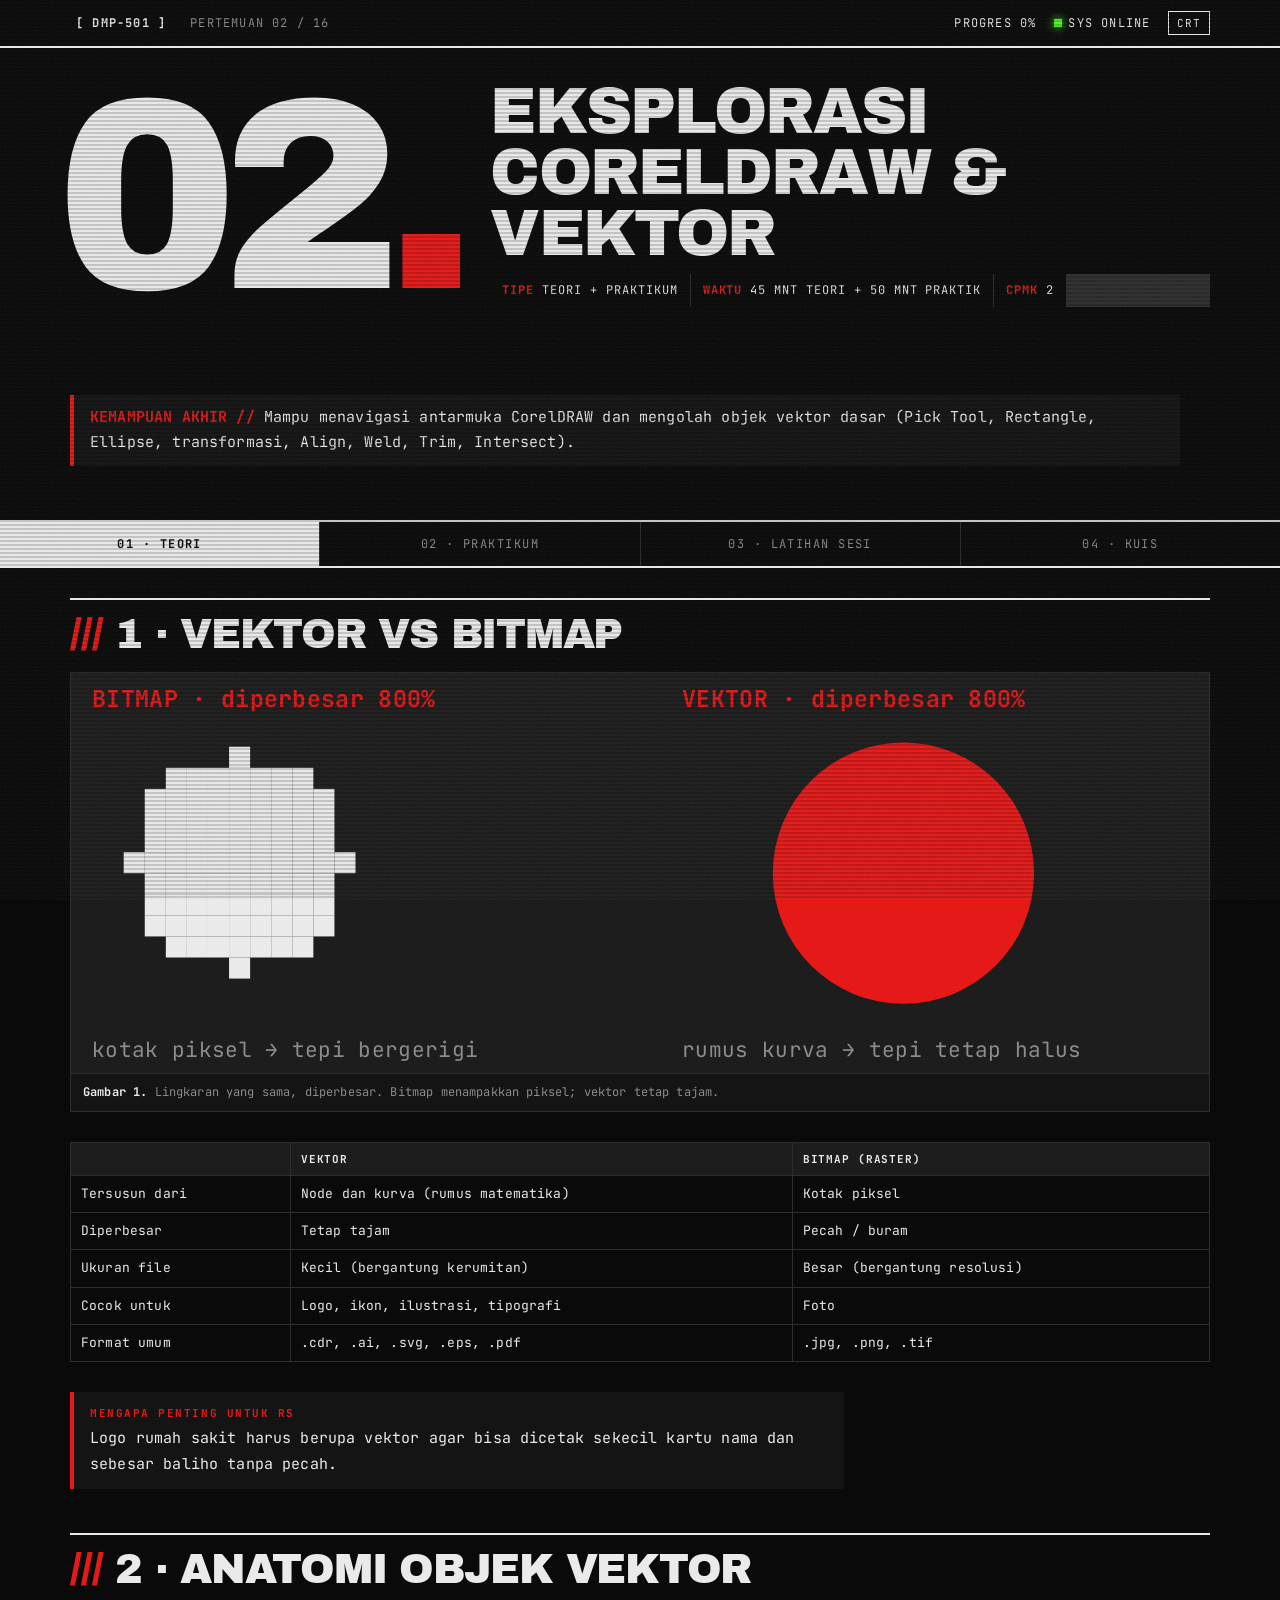
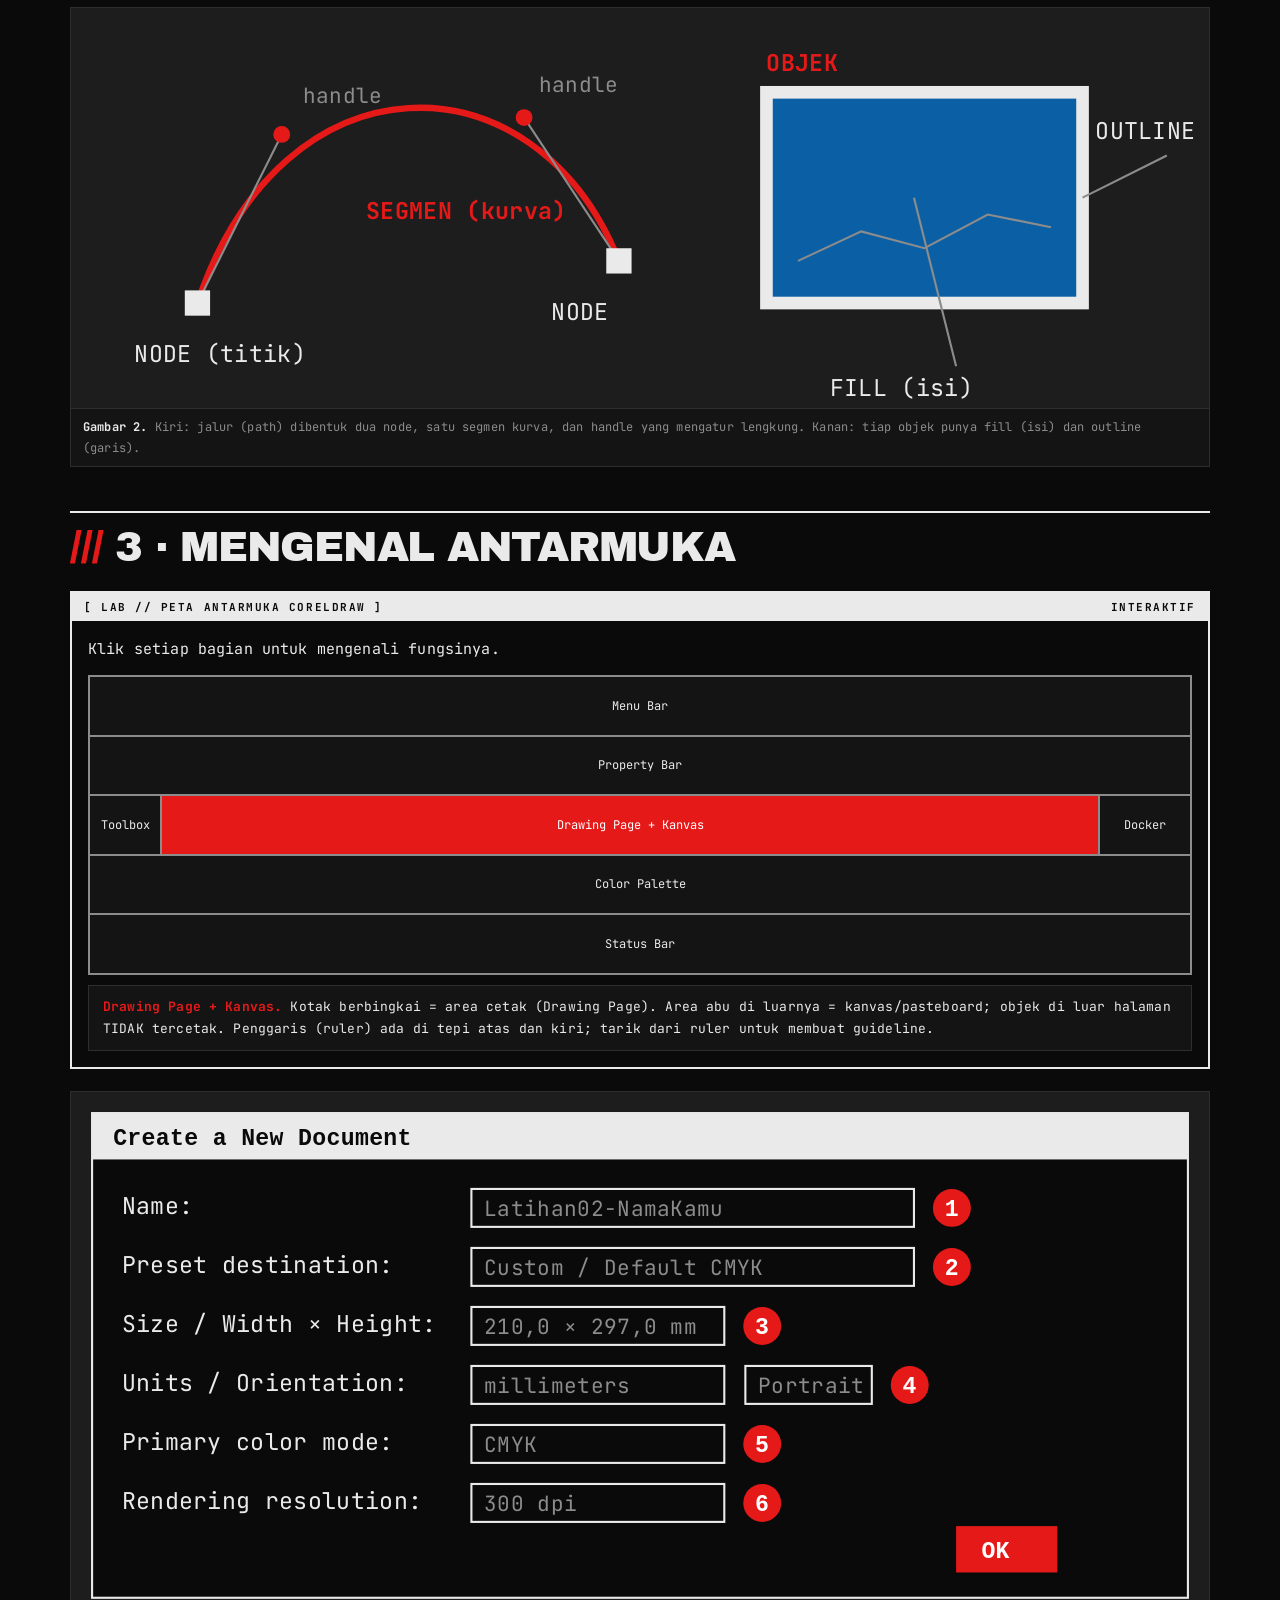
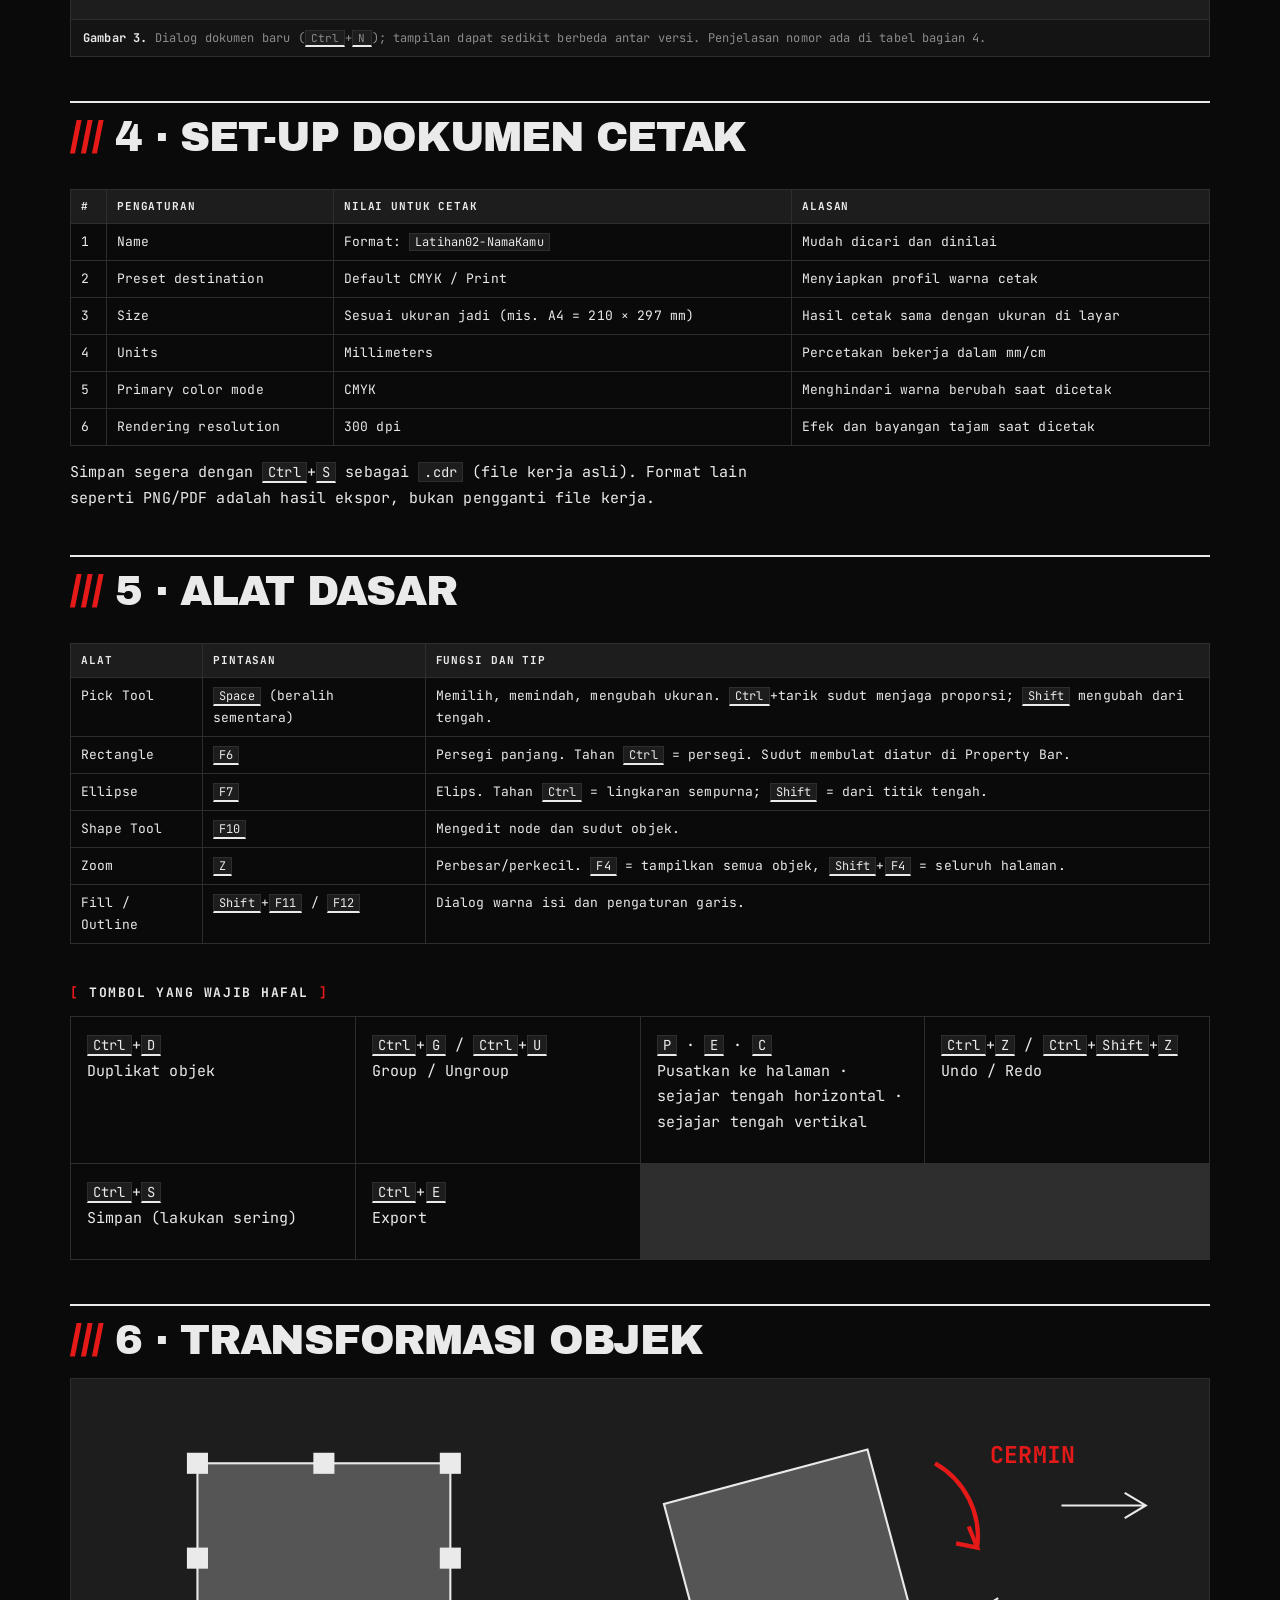
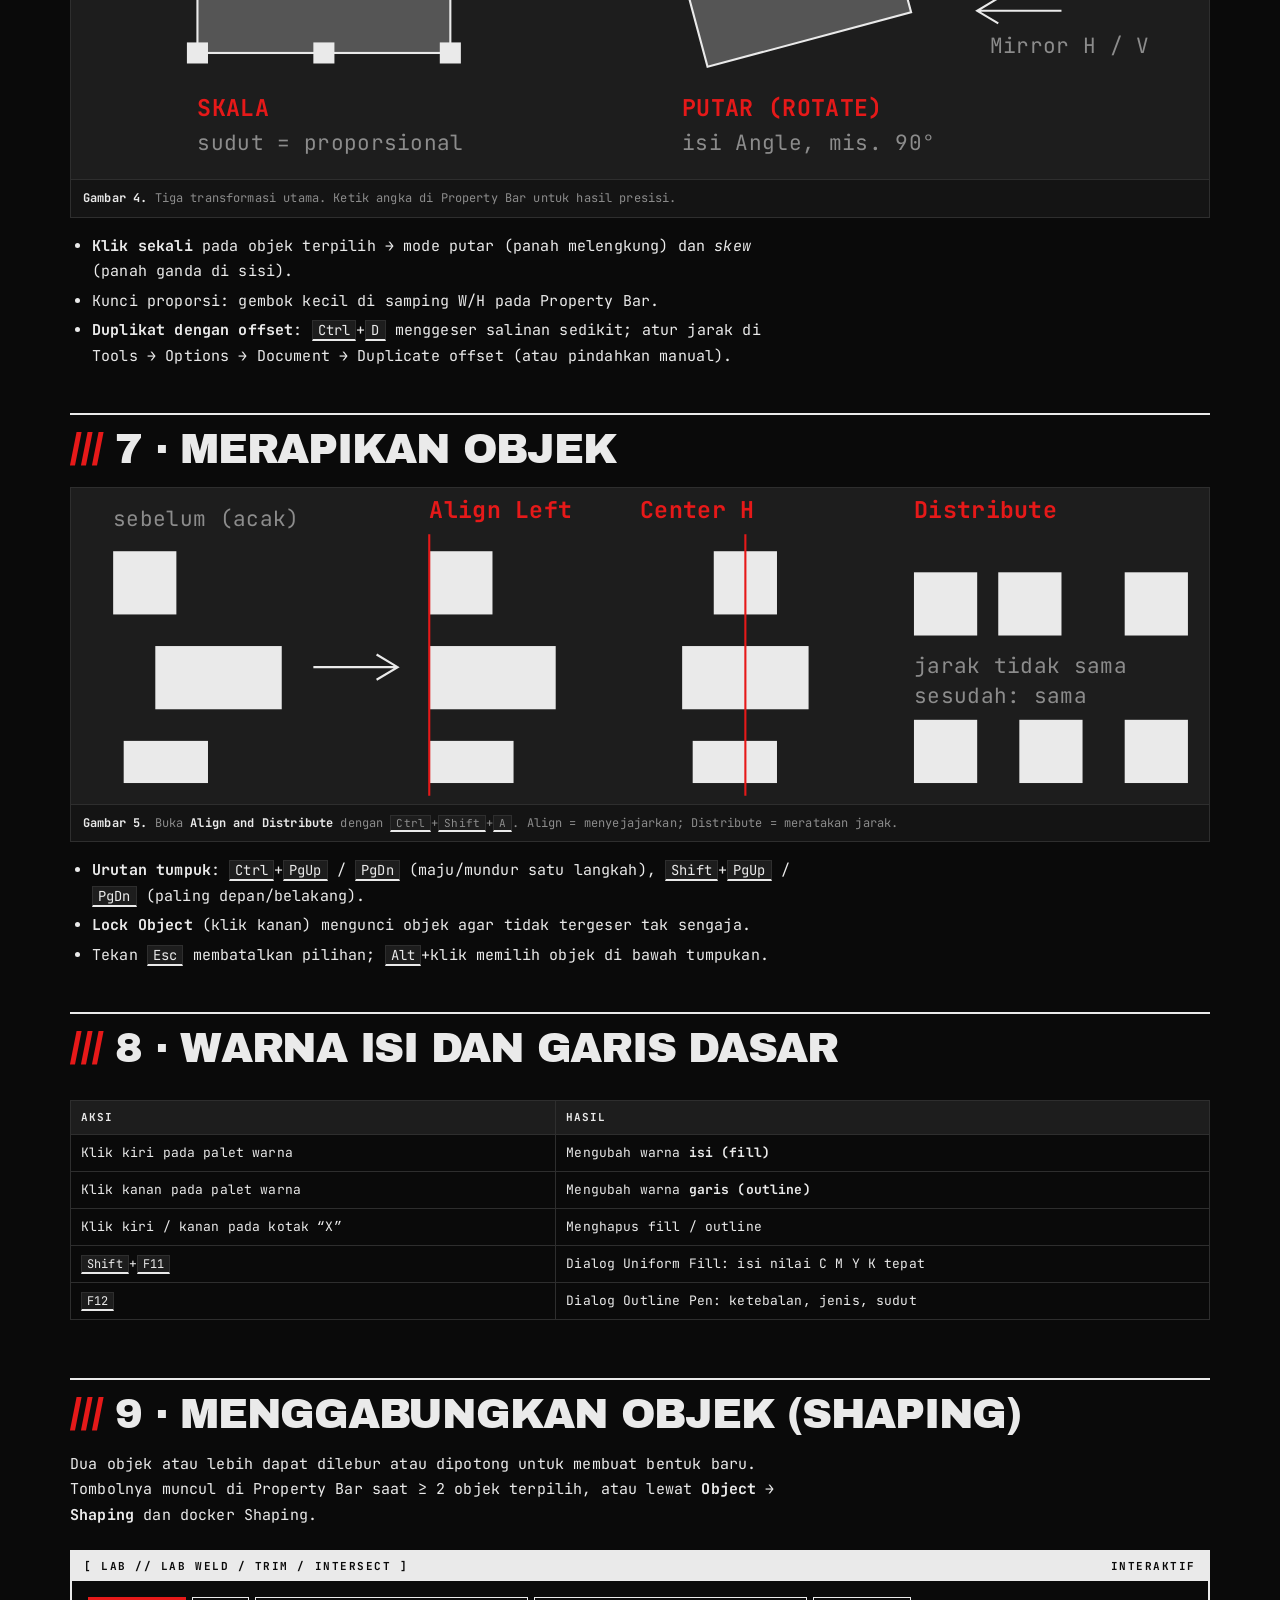
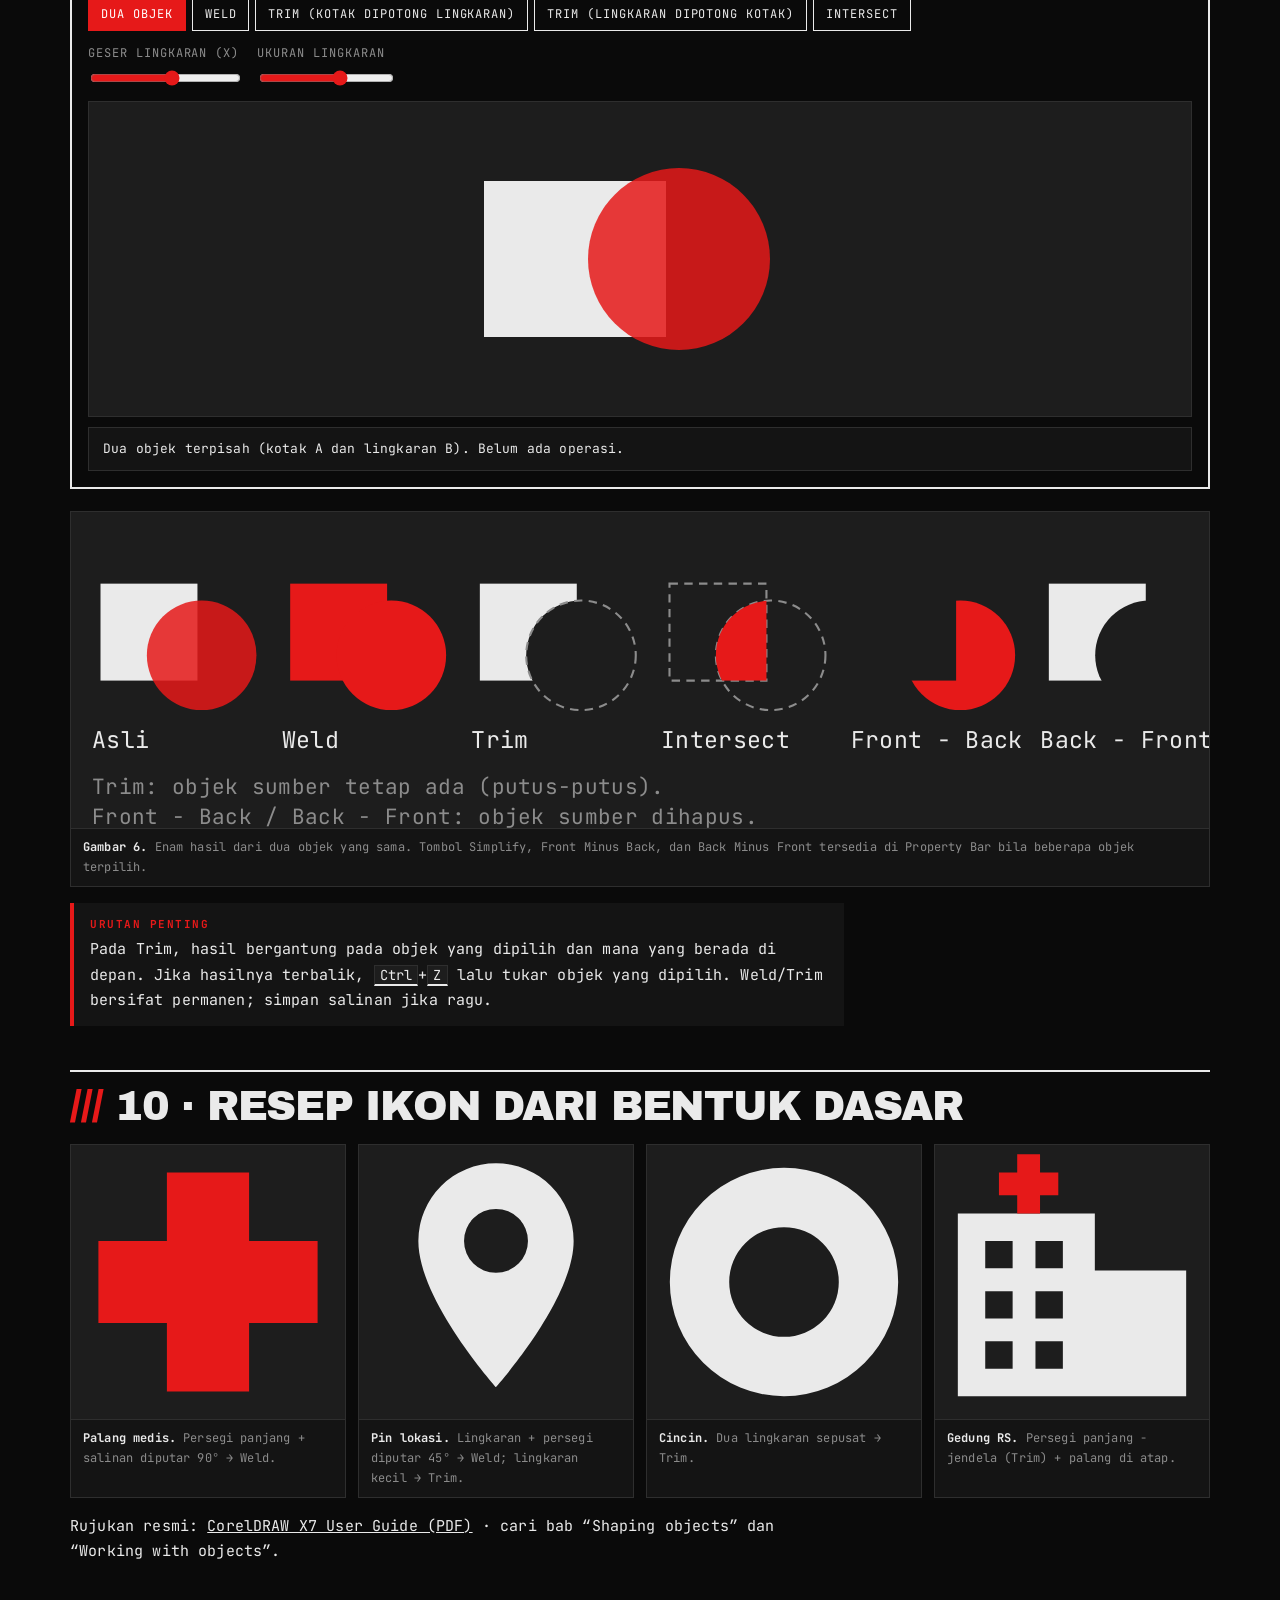
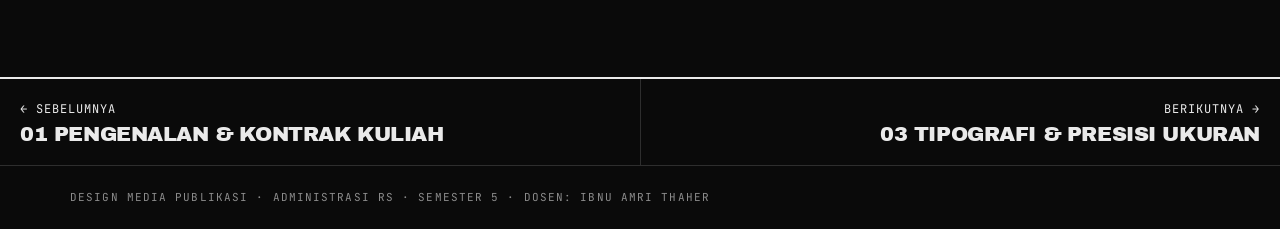
==== commit e25bc194: "Remove rundown sections from all pertemuan pages Co-Authored-By: Claude Sonnet 5.5 <noreply@anthropi" ====
--- a/pertemuan-02.html
+++ b/pertemuan-02.html
@@ -14,16 +14,6 @@
 <main>
 
 <section data-tab="Teori">
-  <h2>Rundown teori 45 menit</h2>
-  <div class="tscroll"><table class="agenda">
-    <tr><th>Menit</th><th>Kegiatan</th><th>Bagian</th></tr>
-    <tr><td>00–05</td><td>Review tugas minggu 1 dan tujuan hari ini</td><td>—</td></tr>
-    <tr><td>05–12</td><td>Vektor vs bitmap, anatomi objek vektor</td><td>1–2</td></tr>
-    <tr><td>12–20</td><td>Antarmuka dan set-up dokumen</td><td>3–4</td></tr>
-    <tr><td>20–30</td><td>Alat dasar, transformasi, Align</td><td>5–7</td></tr>
-    <tr><td>30–40</td><td>Shaping: Weld, Trim, Intersect (lab interaktif)</td><td>8–9</td></tr>
-    <tr><td>40–45</td><td>Resep ikon, tanya jawab, briefing praktikum</td><td>10</td></tr>
-  </table></div>
 
   <h2>1 · Vektor vs bitmap</h2>
   <figure class="fig"><svg viewBox="0 0 540 190">
@@ -171,15 +161,6 @@
 </section>
 
 <section data-tab="Praktikum">
-  <h2>Rundown praktikum 50 menit</h2>
-  <div class="tscroll"><table class="agenda">
-    <tr><th>Menit</th><th>Kegiatan</th><th>Hasil yang diperiksa dosen</th></tr>
-    <tr><td>00–08</td><td>A · Set-up dokumen</td><td>Dialog & penggaris benar</td></tr>
-    <tr><td>08–20</td><td>B · Ikon palang medis</td><td>Satu objek merah 60×60 mm di tengah</td></tr>
-    <tr><td>20–32</td><td>C · Pin lokasi dan cincin</td><td>Pin berlubang rapi</td></tr>
-    <tr><td>32–45</td><td>D · Gedung RS</td><td>Jendela sejajar dan merata</td></tr>
-    <tr><td>45–50</td><td>E · Simpan dan ekspor</td><td>File .cdr dan PNG terkumpul</td></tr>
-  </table></div>
   <div class="callout"><b class="t">Aturan lab</b>Simpan setiap 5 menit. Menu dapat berbeda sedikit antar versi CorelDRAW. Centang tiap langkah setelah selesai; progresmu tersimpan di browser ini.</div>
 
   <h2>A · Set-up dokumen cetak</h2>
